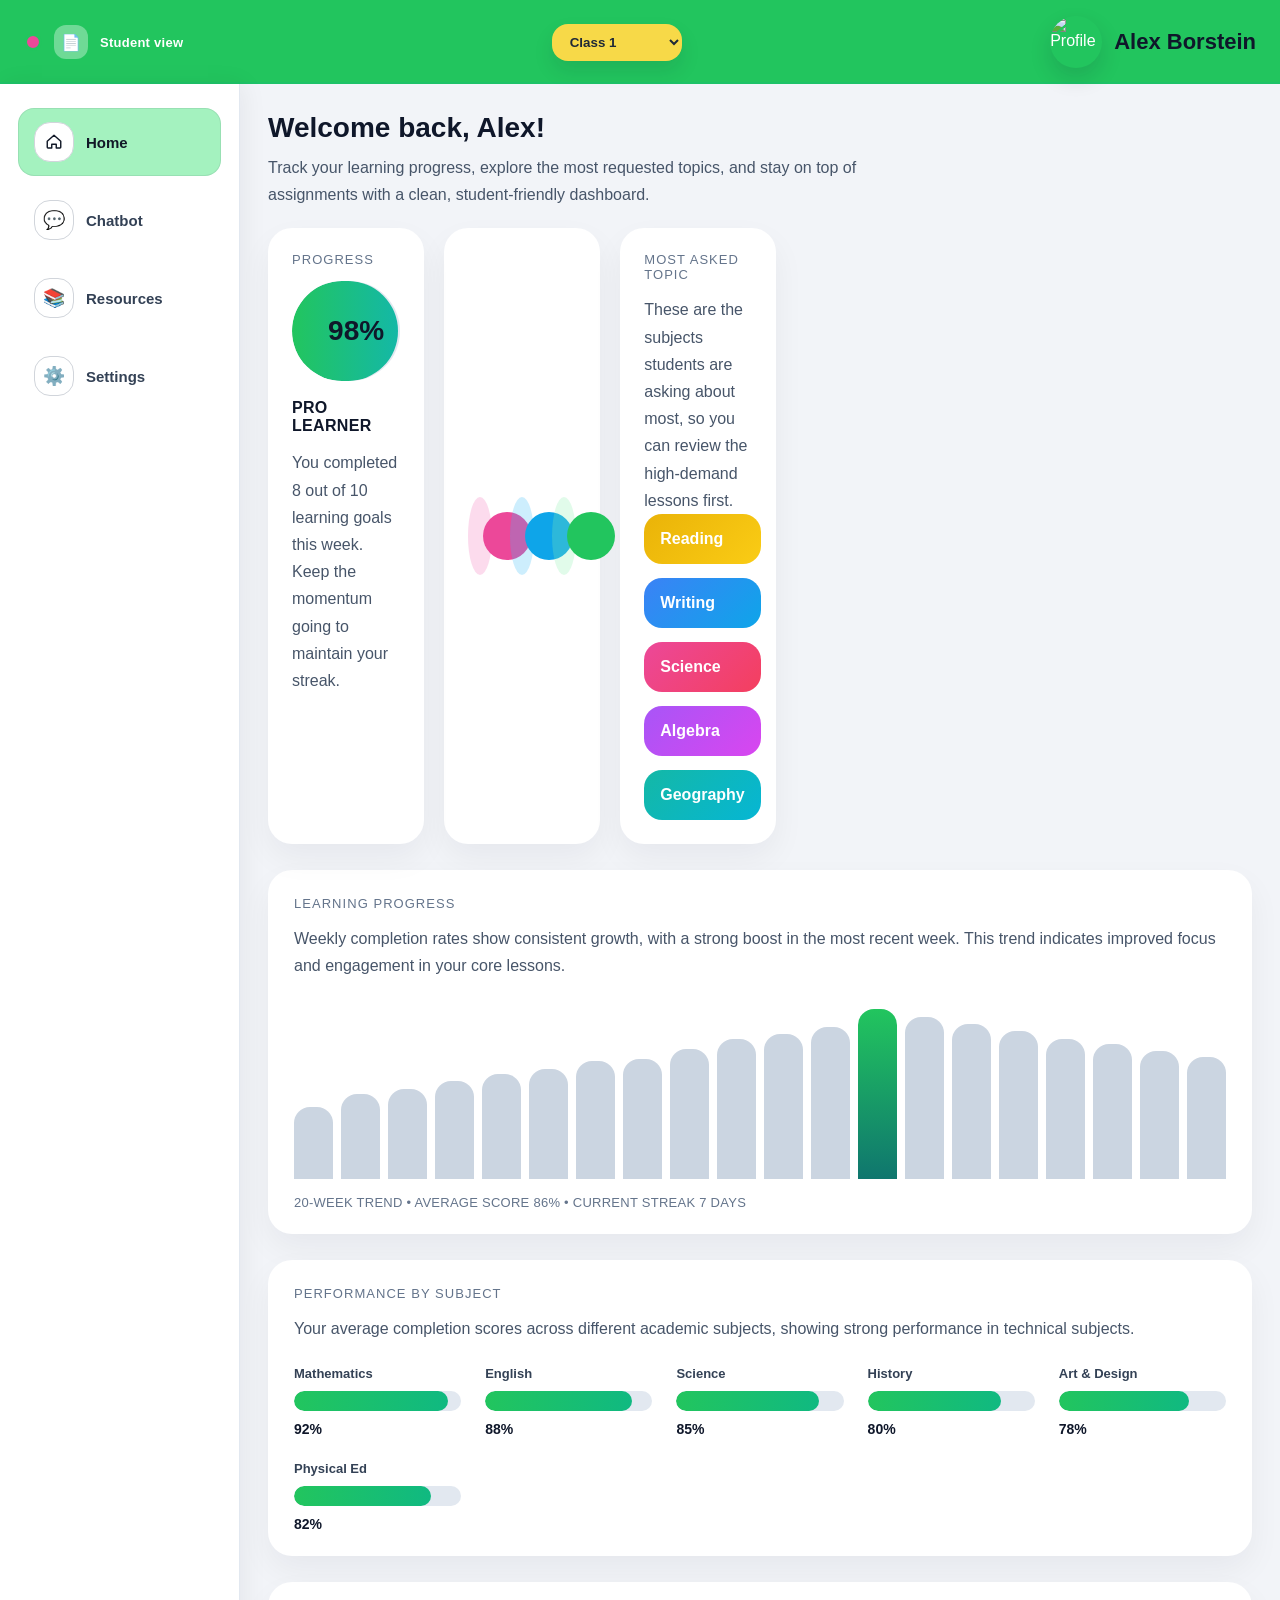
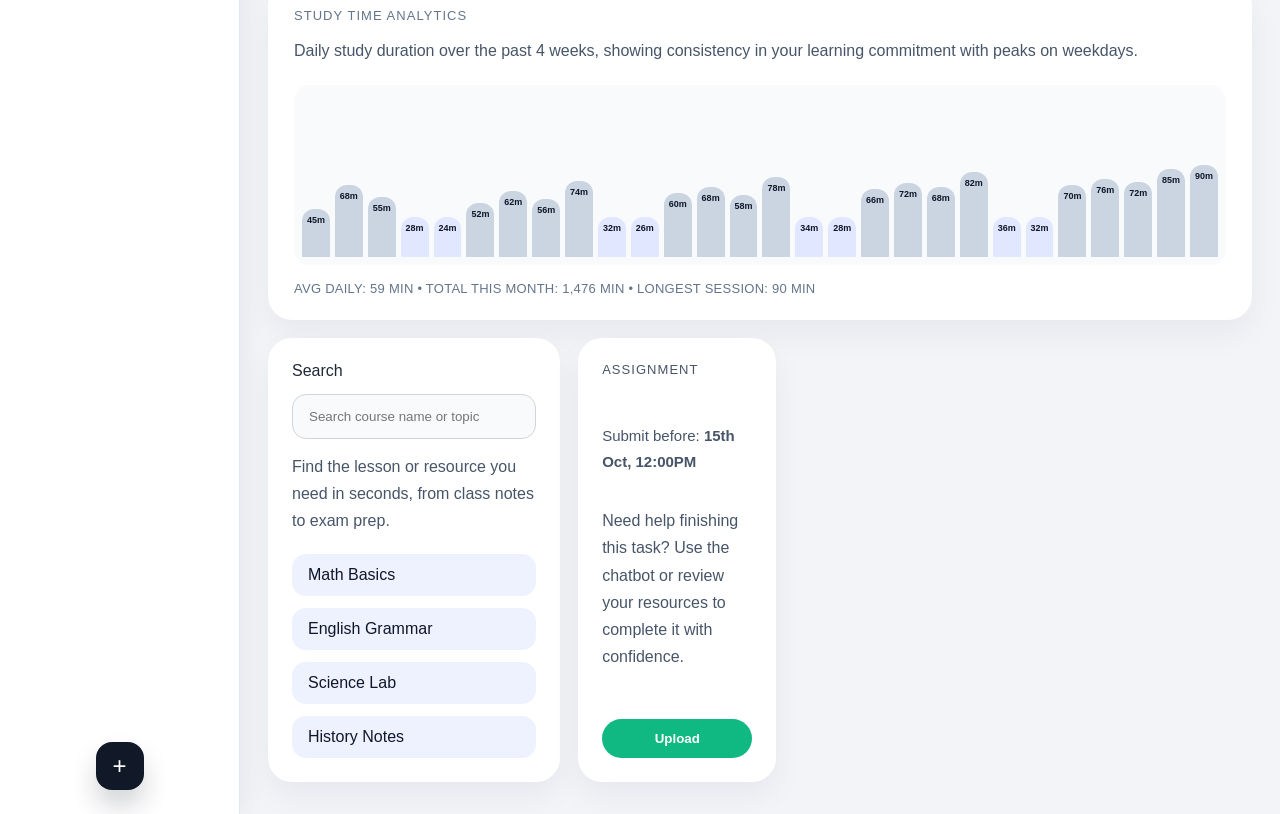
==== index.html @ 2f0c3690 "Made some change Co-authored-by: Copilot <copilot@github.com>" ====
﻿<!DOCTYPE html>
<html>
<head>
  <title>Student Dashboard</title>
  <link rel="stylesheet" href="style.css">
  <link rel="icon" type="image/png" href="assets/logo.png">
</head>

<body>

  <!-- TOP BAR -->
  <header class="top-bar">
    <div class="top-left">
      <div class="status-dot"></div>
      <div class="top-icon">📄</div>
      <div class="top-label">Student view</div>
    </div>

    <div class="top-center">
      <select class="dropdown">
        <option>Class 1</option>
        <option>Class 2</option>
        <option>Class 3</option>
      </select>
    </div>

    <div class="top-right">
      <img src="assets/profile.png" alt="Profile" class="profile-avatar">
      <span class="profile-name">Alex Borstein</span>
    </div>
  </header>

  <!-- MAIN LAYOUT -->
  <div class="container">

    <!-- SIDEBAR -->
    <aside class="sidebar">
      <nav>
        <a href="index.html" class="nav-item active">
          <span class="nav-icon home-icon">
            <svg viewBox="0 0 24 24" fill="none" stroke="currentColor" stroke-width="1.9" stroke-linecap="round" stroke-linejoin="round">
              <path d="M3 11L12 3l9 8v8a1 1 0 0 1-1 1h-5v-5H9v5H4a1 1 0 0 1-1-1v-8Z" />
            </svg>
          </span>
          Home
        </a>
        <a href="chatbot.html" class="nav-item">
          <span class="nav-icon">💬</span>
          Chatbot
        </a>
        <a href="resources.html" class="nav-item">
          <span class="nav-icon">📚</span>
          Resources
        </a>
        <a href="settings.html" class="nav-item">
          <span class="nav-icon">⚙️</span>
          Settings
        </a>
      </nav>

      <div class="sidebar-footer">
        <button class="add-button">+</button>
      </div>
    </aside>

    <!-- CONTENT -->
    <main class="content">
      <div class="page-intro">
        <h1>Welcome back, Alex!</h1>
        <p>Track your learning progress, explore the most requested topics, and stay on top of assignments with a clean, student-friendly dashboard.</p>
      </div>
      <div class="dashboard-grid">

        <section class="summary-cards">
          <article class="card progress-card">
            <div class="card-title">Progress</div>
            <div class="progress-gauge">
              <div class="gauge-fill"></div>
              <span>98%</span>
            </div>
            <div class="card-note">PRO LEARNER</div>
            <p class="card-text">You completed 8 out of 10 learning goals this week. Keep the momentum going to maintain your streak.</p>
          </article>

          <article class="card rings-card">
            <div class="ring-list">
              <div class="ring-wrap">
                <div class="ring outer pink"></div>
                <div class="ring inner pink"></div>
              </div>
              <div class="ring-wrap">
                <div class="ring outer blue"></div>
                <div class="ring inner blue"></div>
              </div>
              <div class="ring-wrap">
                <div class="ring outer green"></div>
                <div class="ring inner green"></div>
              </div>
            </div>
          </article>

          <article class="card most-asked-card">
            <div class="card-title">Most asked topic</div>
            <p class="card-text">These are the subjects students are asking about most, so you can review the high-demand lessons first.</p>
            <div class="bar-list">
              <div class="bar-item gold"><span>Reading</span></div>
              <div class="bar-item blue"><span>Writing</span></div>
              <div class="bar-item red"><span>Science</span></div>
              <div class="bar-item purple"><span>Algebra</span></div>
              <div class="bar-item teal"><span>Geography</span></div>
            </div>
          </article>
        </section>

        <article class="card graph-card">
          <div class="card-title">Learning progress</div>
          <p class="card-text">Weekly completion rates show consistent growth, with a strong boost in the most recent week. This trend indicates improved focus and engagement in your core lessons.</p>
          <div class="graph-chart">
            <div class="bar" style="height: 72px;"></div>
            <div class="bar" style="height: 85px;"></div>
            <div class="bar" style="height: 90px;"></div>
            <div class="bar" style="height: 98px;"></div>
            <div class="bar" style="height: 105px;"></div>
            <div class="bar" style="height: 110px;"></div>
            <div class="bar" style="height: 118px;"></div>
            <div class="bar" style="height: 120px;"></div>
            <div class="bar" style="height: 130px;"></div>
            <div class="bar" style="height: 140px;"></div>
            <div class="bar" style="height: 145px;"></div>
            <div class="bar" style="height: 152px;"></div>
            <div class="bar active" style="height: 170px;"></div>
            <div class="bar" style="height: 162px;"></div>
            <div class="bar" style="height: 155px;"></div>
            <div class="bar" style="height: 148px;"></div>
            <div class="bar" style="height: 140px;"></div>
            <div class="bar" style="height: 135px;"></div>
            <div class="bar" style="height: 128px;"></div>
            <div class="bar" style="height: 122px;"></div>
          </div>
          <div class="graph-footer">20-week trend • average score 86% • current streak 7 days</div>
        </article>

        <article class="card graph-card-wide">
          <div class="card-title">Performance by subject</div>
          <p class="card-text">Your average completion scores across different academic subjects, showing strong performance in technical subjects.</p>
          <div class="subject-grid">
            <div class="subject-item">
              <div class="subject-name">Mathematics</div>
              <div class="subject-bar">
                <div class="subject-fill" style="width: 92%;"></div>
              </div>
              <div class="subject-score">92%</div>
            </div>
            <div class="subject-item">
              <div class="subject-name">English</div>
              <div class="subject-bar">
                <div class="subject-fill" style="width: 88%;"></div>
              </div>
              <div class="subject-score">88%</div>
            </div>
            <div class="subject-item">
              <div class="subject-name">Science</div>
              <div class="subject-bar">
                <div class="subject-fill" style="width: 85%;"></div>
              </div>
              <div class="subject-score">85%</div>
            </div>
            <div class="subject-item">
              <div class="subject-name">History</div>
              <div class="subject-bar">
                <div class="subject-fill" style="width: 80%;"></div>
              </div>
              <div class="subject-score">80%</div>
            </div>
            <div class="subject-item">
              <div class="subject-name">Art & Design</div>
              <div class="subject-bar">
                <div class="subject-fill" style="width: 78%;"></div>
              </div>
              <div class="subject-score">78%</div>
            </div>
            <div class="subject-item">
              <div class="subject-name">Physical Ed</div>
              <div class="subject-bar">
                <div class="subject-fill" style="width: 82%;"></div>
              </div>
              <div class="subject-score">82%</div>
            </div>
          </div>
        </article>

        <article class="card graph-card-wide">
          <div class="card-title">Study time analytics</div>
          <p class="card-text">Daily study duration over the past 4 weeks, showing consistency in your learning commitment with peaks on weekdays.</p>
          <div class="time-graph-chart">
            <div class="day-bar" style="height: 48px;"><span>45m</span></div>
            <div class="day-bar" style="height: 72px;"><span>68m</span></div>
            <div class="day-bar" style="height: 60px;"><span>55m</span></div>
            <div class="day-bar weekend" style="height: 32px;"><span>28m</span></div>
            <div class="day-bar weekend" style="height: 28px;"><span>24m</span></div>
            <div class="day-bar" style="height: 54px;"><span>52m</span></div>
            <div class="day-bar" style="height: 66px;"><span>62m</span></div>
            <div class="day-bar" style="height: 58px;"><span>56m</span></div>
            <div class="day-bar" style="height: 76px;"><span>74m</span></div>
            <div class="day-bar weekend" style="height: 35px;"><span>32m</span></div>
            <div class="day-bar weekend" style="height: 30px;"><span>26m</span></div>
            <div class="day-bar" style="height: 64px;"><span>60m</span></div>
            <div class="day-bar" style="height: 70px;"><span>68m</span></div>
            <div class="day-bar" style="height: 62px;"><span>58m</span></div>
            <div class="day-bar" style="height: 80px;"><span>78m</span></div>
            <div class="day-bar weekend" style="height: 38px;"><span>34m</span></div>
            <div class="day-bar weekend" style="height: 32px;"><span>28m</span></div>
            <div class="day-bar" style="height: 68px;"><span>66m</span></div>
            <div class="day-bar" style="height: 74px;"><span>72m</span></div>
            <div class="day-bar" style="height: 70px;"><span>68m</span></div>
            <div class="day-bar" style="height: 85px;"><span>82m</span></div>
            <div class="day-bar weekend" style="height: 40px;"><span>36m</span></div>
            <div class="day-bar weekend" style="height: 36px;"><span>32m</span></div>
            <div class="day-bar" style="height: 72px;"><span>70m</span></div>
            <div class="day-bar" style="height: 78px;"><span>76m</span></div>
            <div class="day-bar" style="height: 75px;"><span>72m</span></div>
            <div class="day-bar" style="height: 88px;"><span>85m</span></div>
            <div class="day-bar" style="height: 92px;"><span>90m</span></div>
          </div>
          <div class="time-graph-footer">Avg daily: 59 min • Total this month: 1,476 min • Longest session: 90 min</div>
        </article>

        <section class="bottom-grid">
          <article class="card search-card">
            <div class="search-header">
              <span>Search</span>
              <input type="text" placeholder="Search course name or topic" />
            </div>
            <p class="card-text">Find the lesson or resource you need in seconds, from class notes to exam prep.</p>
            <ul class="search-list">
              <li>Math Basics</li>
              <li>English Grammar</li>
              <li>Science Lab</li>
              <li>History Notes</li>
            </ul>
          </article>

          <article class="card assignment-card">
            <div class="assignment-title">Assignment</div>
            <p class="due-text">Submit before: <strong>15th Oct, 12:00PM</strong></p>
            <p class="card-text">Need help finishing this task? Use the chatbot or review your resources to complete it with confidence.</p>
            <button class="upload-button">Upload</button>
          </article>
        </section>

      </div>
    </main>

  </div>

</body>
</html>
---- style.css ----
﻿* {
  box-sizing: border-box;
}

body {
  margin: 0;
  font-family: 'Inter', Arial, sans-serif;
  background: #f2f4f8;
  color: #1f2937;
}

button,
input,
select {
  font-family: inherit;
}

.top-bar {
  display: flex;
  align-items: center;
  justify-content: space-between;
  padding: 16px 24px;
  background: #22c55e;
  color: #ffffff;
  min-height: 64px;
  box-shadow: inset 0 -2px 0 rgba(16, 185, 129, 0.25);
}

.top-left,
.top-right {
  display: flex;
  align-items: center;
  gap: 12px;
}

.top-center {
  flex: 1;
  display: flex;
  justify-content: center;
}

.status-dot {
  width: 18px;
  height: 18px;
  border-radius: 50%;
  background: #ec4899;
  border: 3px solid #22c55e;
}

.top-icon {
  width: 34px;
  height: 34px;
  display: grid;
  place-items: center;
  background: rgba(255, 255, 255, 0.35);
  border-radius: 12px;
  font-size: 16px;
}

.top-label {
  font-weight: 700;
  font-size: 13px;
  letter-spacing: 0.02em;
}

.dropdown {
  padding: 10px 14px;
  border-radius: 16px;
  border: none;
  background-color: #f7d948;
  color: #1f2937;
  font-weight: 700;
  min-width: 130px;
  box-shadow: 0 10px 20px rgba(15, 23, 42, 0.1);
}

.profile-avatar {
  width: 52px;
  height: 52px;
  border-radius: 50%;
  object-fit: cover;
  box-shadow: 0 10px 22px rgba(15, 23, 42, 0.14);
}

.profile-name {
  font-size: 22px;
  font-weight: 700;
  color: #0f172a;
}

.container {
  display: grid;
  grid-template-columns: 240px 1fr;
  min-height: calc(100vh - 64px);
}

.sidebar {
  padding: 24px 18px;
  background: #ffffff;
  border-right: 1px solid #e2e8f0;
  box-shadow: 4px 0 24px rgba(15, 23, 42, 0.06);
  display: flex;
  flex-direction: column;
  justify-content: space-between;
}

nav {
  display: flex;
  flex-direction: column;
  gap: 10px;
}

.nav-item {
  display: flex;
  align-items: center;
  gap: 12px;
  padding: 14px 16px;
  border-radius: 16px;
  text-decoration: none;
  color: #334155;
  font-size: 15px;
  font-weight: 700;
  transition: transform 0.2s ease, background 0.2s ease, box-shadow 0.2s ease;
}

.nav-item:hover {
  background: #f4f9f5;
  transform: translateX(2px);
}

.nav-item.active {
  background: #a4f2bf;
  color: #111827;
  box-shadow: inset 0 0 0 1px rgba(15, 23, 42, 0.08);
}

.nav-icon {
  width: 40px;
  height: 40px;
  display: grid;
  place-items: center;
  border-radius: 16px;
  background: #ffffff;
  color: #111827;
  font-size: 18px;
  border: 1px solid #d1d5db;
}

.nav-item.active .nav-icon {
  background: #ffffff;
  border-color: #d1d5db;
}

.nav-item .nav-icon svg {
  width: 18px;
  height: 18px;
}

.sidebar-footer {
  display: flex;
  justify-content: center;
  margin-top: 16px;
}

.add-button {
  width: 48px;
  height: 48px;
  border-radius: 16px;
  border: none;
  background: #111827;
  color: white;
  font-size: 24px;
  cursor: pointer;
  box-shadow: 0 16px 26px rgba(17, 24, 39, 0.18);
}

.content {
  padding: 28px 28px 32px 28px;
}

.page-intro {
  margin-bottom: 20px;
}

.page-intro h1 {
  margin: 0;
  font-size: 28px;
  color: #0f172a;
}

.page-intro p {
  margin: 10px 0 0;
  color: #475569;
  max-width: 620px;
  line-height: 1.7;
}

.card-text {
  margin: 14px 0 0;
  color: #475569;
  line-height: 1.7;
}

.dashboard-grid {
  display: grid;
  gap: 18px;
  grid-template-columns: 1fr 0.9fr;
}

.summary-cards,
.side-cards {
  display: grid;
  gap: 20px;
}

.summary-cards {
  grid-template-columns: repeat(3, minmax(0, 1fr));
}

.card {
  background: white;
  border-radius: 24px;
  padding: 24px;
  box-shadow: 0 14px 32px rgba(15, 23, 42, 0.05);
}

.card-title {
  display: block;
  margin-bottom: 14px;
  font-size: 13px;
  letter-spacing: 0.08em;
  text-transform: uppercase;
  color: #64748b;
}

.progress-card {
  position: relative;
}

.progress-gauge {
  position: relative;
  width: 100%;
  height: 100px;
  border-radius: 90px;
  background: #e2e8f0;
  overflow: hidden;
}

.gauge-fill {
  position: absolute;
  left: 0;
  top: 0;
  bottom: 0;
  width: 98%;
  background: linear-gradient(90deg, #22c55e, #14b8a6);
  border-radius: 90px;
}

.progress-gauge span {
  position: absolute;
  right: 16px;
  top: 50%;
  transform: translateY(-50%);
  font-size: 28px;
  font-weight: 800;
  color: #0f172a;
}

.card-note {
  margin-top: 18px;
  color: #0f172a;
  font-weight: 700;
  letter-spacing: 0.02em;
}

.stat-card p,
.topic-card p,
.assignment-card p {
  margin: 0;
  line-height: 1.7;
  color: #475569;
}

.rings-card {
  display: flex;
  align-items: center;
  justify-content: center;
  min-height: 170px;
}

.ring-list {
  display: flex;
  align-items: center;
  justify-content: space-between;
  gap: 18px;
  width: 100%;
}

.ring-wrap {
  position: relative;
  width: 78px;
  height: 78px;
}

.ring {
  border-radius: 50%;
  position: absolute;
  top: 0;
  left: 0;
}

.ring.outer {
  width: 100%;
  height: 100%;
  opacity: 0.25;
}

.ring.inner {
  width: 48px;
  height: 48px;
  top: 15px;
  left: 15px;
}

.ring.pink.outer { background: #f472b6; }
.ring.pink.inner { background: #ec4899; }

.ring.blue.outer { background: #38bdf8; }
.ring.blue.inner { background: #0ea5e9; }

.ring.green.outer { background: #86efac; }
.ring.green.inner { background: #22c55e; }

.most-asked-card .bar-list {
  display: grid;
  gap: 14px;
}

.bar-item {
  display: flex;
  align-items: center;
  justify-content: space-between;
  padding: 16px;
  border-radius: 18px;
  color: white;
  font-weight: 700;
}

.bar-item.gold {
  background: linear-gradient(135deg, #eab308, #facc15);
}

.bar-item.blue {
  background: linear-gradient(135deg, #3b82f6, #0ea5e9);
}

.bar-item.red {
  background: linear-gradient(135deg, #ec4899, #f43f5e);
}

.bar-item.purple {
  background: linear-gradient(135deg, #a855f7, #d946ef);
}

.bar-item.teal {
  background: linear-gradient(135deg, #14b8a6, #06b6d4);
}

.graph-card {
  grid-column: 1 / -1;
  padding: 26px 26px 24px 26px;
  margin-top: 8px;
}

.graph-card .card-text {
  margin-top: 10px;
}

.graph-chart {
  display: flex;
  align-items: flex-end;
  gap: 8px;
  margin-top: 20px;
  min-height: 180px;
}

.graph-footer {
  margin-top: 16px;
  color: #64748b;
  font-size: 13px;
  letter-spacing: 0.02em;
  text-transform: uppercase;
}

.graph-card-wide {
  grid-column: 1 / -1;
  margin-top: 8px;
  padding: 26px 26px 24px 26px;
}

.subject-grid {
  display: grid;
  grid-template-columns: repeat(auto-fit, minmax(140px, 1fr));
  gap: 24px;
  margin-top: 24px;
}

.subject-item {
  display: flex;
  flex-direction: column;
  gap: 10px;
}

.subject-name {
  font-size: 13px;
  font-weight: 700;
  color: #334155;
}

.subject-bar {
  width: 100%;
  height: 20px;
  background: #e2e8f0;
  border-radius: 12px;
  overflow: hidden;
}

.subject-fill {
  height: 100%;
  background: linear-gradient(90deg, #22c55e, #10b981);
  border-radius: 12px;
}

.subject-score {
  font-size: 14px;
  font-weight: 800;
  color: #0f172a;
}

.time-graph-chart {
  display: flex;
  align-items: flex-end;
  gap: 5px;
  margin-top: 20px;
  min-height: 180px;
  padding: 16px 8px 8px;
  background: #f8fafc;
  border-radius: 16px;
}

.day-bar {
  flex: 1;
  min-height: 40px;
  border-radius: 12px 12px 0 0;
  background: #cbd5e1;
  position: relative;
}

.day-bar.weekend {
  background: #e0e7ff;
}

.day-bar span {
  position: absolute;
  top: 6px;
  left: 50%;
  transform: translateX(-50%);
  font-size: 9px;
  font-weight: 700;
  color: #0f172a;
  width: 100%;
  text-align: center;
}

.time-graph-footer {
  margin-top: 16px;
  color: #64748b;
  font-size: 13px;
  letter-spacing: 0.02em;
  text-transform: uppercase;
}

.search-card input {
  width: 100%;
  padding: 12px 14px;
  margin-top: 14px;
  border-radius: 12px;
  border: 1px solid #cbd5e1;
  background: #f8fafc;
}

.assignment-card {
  display: flex;
  flex-direction: column;
  justify-content: space-between;
  min-height: 210px;
}

.bar {
  flex: 1;
  min-height: 70px;
  border-radius: 16px 16px 0 0;
  background: #cbd5e1;
  position: relative;
}

.bar.highlight,
.bar.active {
  background: linear-gradient(180deg, #22c55e, #0f766e);
}

.bar span {
  position: absolute;
  top: 10px;
  left: 50%;
  transform: translateX(-50%);
  font-size: 10px;
  font-weight: 800;
  color: #0f172a;
}

.bottom-grid {
  display: grid;
  grid-template-columns: 1.4fr 0.95fr;
  gap: 18px;
}

.search-card input {
  width: 100%;
  padding: 14px 16px;
  margin-top: 14px;
  border-radius: 14px;
  border: 1px solid #d1d5db;
  background: #f8fafc;
}

.search-list {
  list-style: none;
  padding: 0;
  margin: 20px 0 0 0;
  display: grid;
  gap: 12px;
}

.search-list li {
  padding: 12px 16px;
  background: #eef2ff;
  border-radius: 14px;
  color: #0f172a;
}

.assignment-card {
  display: flex;
  flex-direction: column;
  justify-content: space-between;
  min-height: 210px;
}

.assignment-title {
  font-size: 13px;
  text-transform: uppercase;
  letter-spacing: 0.08em;
  color: #475569;
  margin-bottom: 14px;
}

.due-text {
  font-size: 15px;
  color: #334155;
  line-height: 1.7;
}

.upload-button {
  margin-top: 16px;
  padding: 12px 18px;
  border-radius: 999px;
  border: none;
  background: #10b981;
  color: white;
  font-weight: 700;
  cursor: pointer;
  transition: background 0.2s ease;
}

.upload-button:hover {
  background: #0f766e;
}

@media (max-width: 1200px) {
  .dashboard-grid {
    grid-template-columns: 1fr;
  }
  .bottom-grid {
    grid-template-columns: 1fr;
  }
  .summary-cards {
    grid-template-columns: 1fr;
  }
  .top-bar {
    flex-wrap: wrap;
    gap: 14px;
  }
  .container {
    grid-template-columns: 1fr;
  }
}
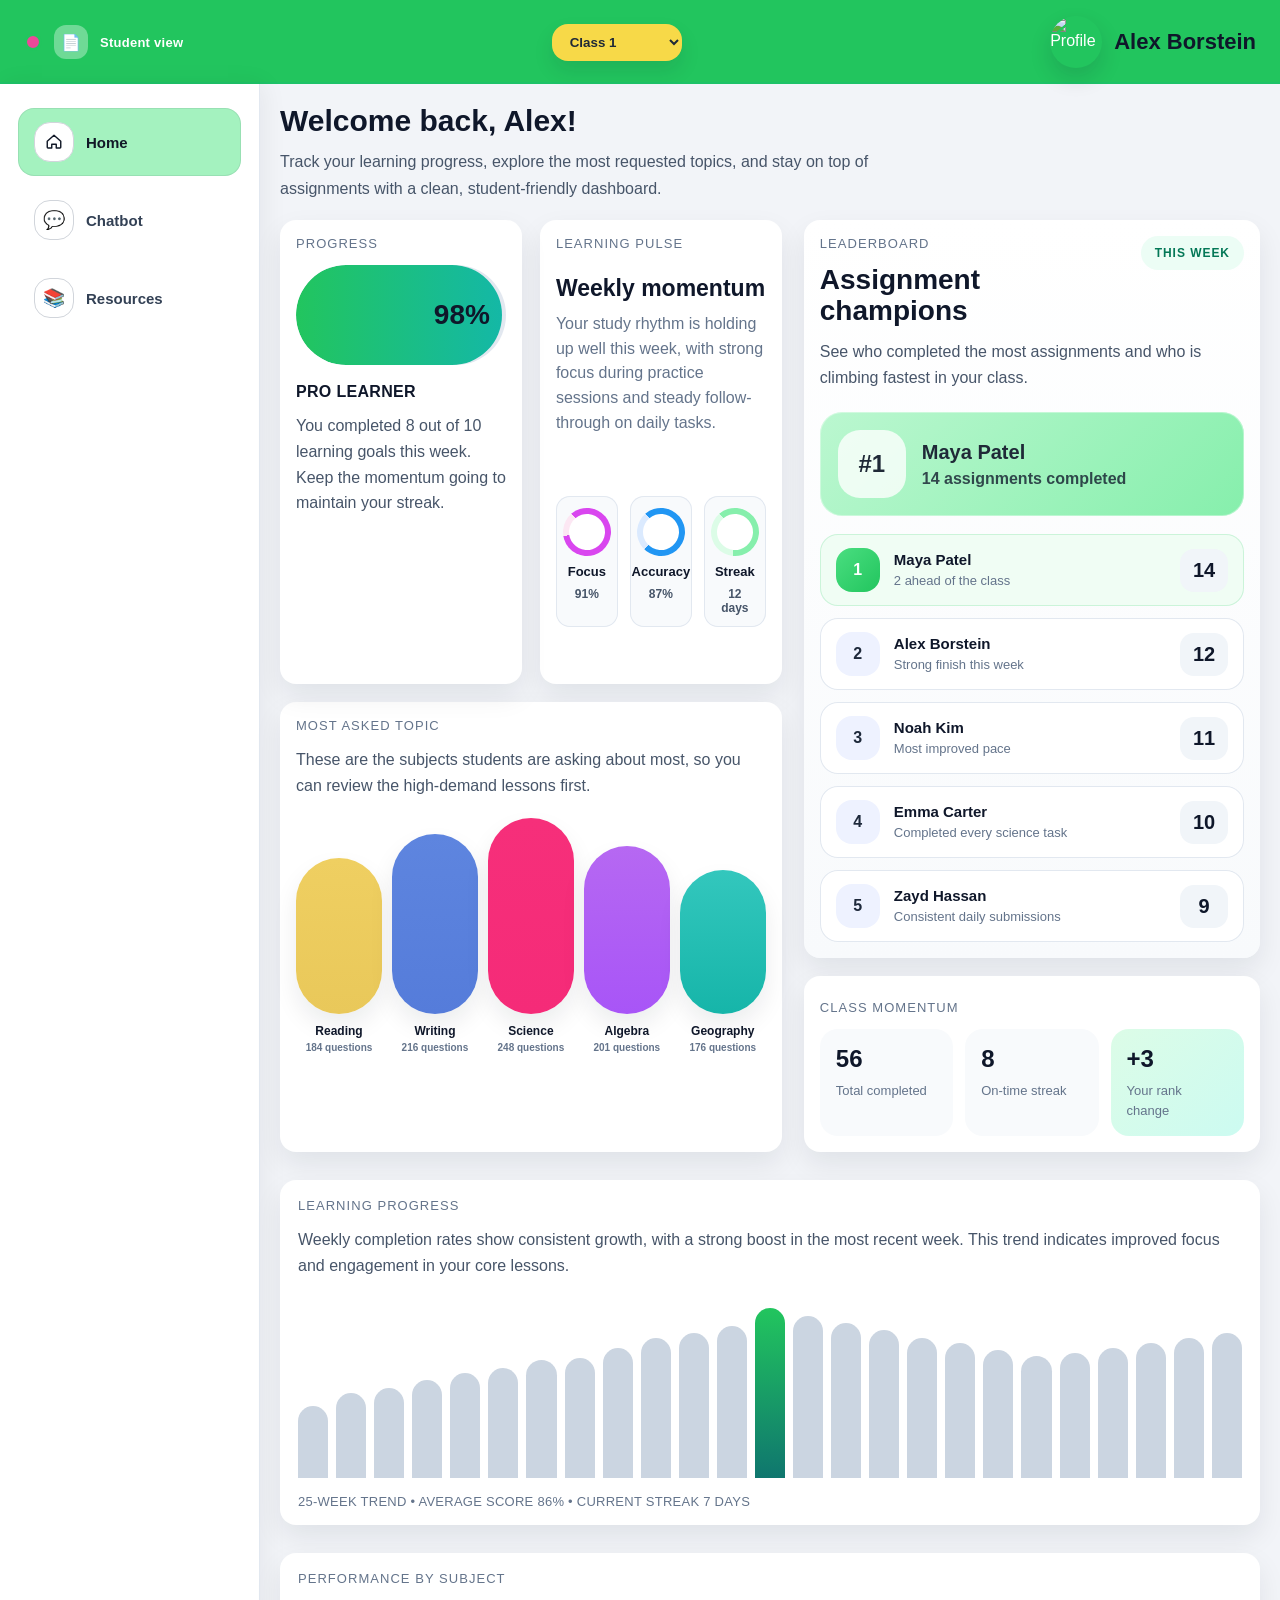
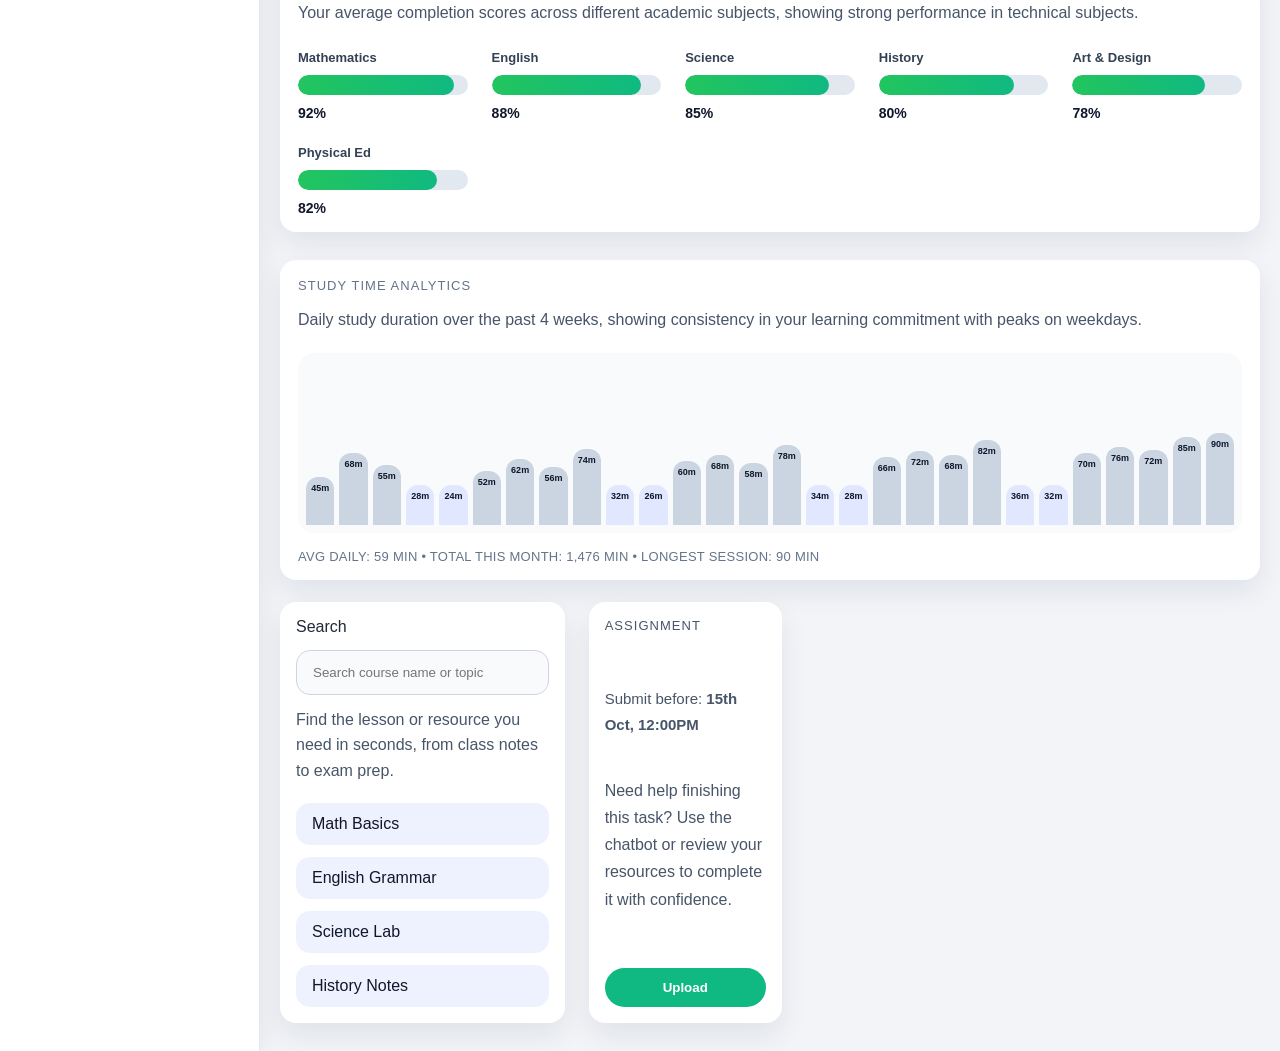
==== commit cc942c00: ""fixed framing issues and removed setting page"" ====
--- a/index.html
+++ b/index.html
@@ -2,7 +2,8 @@
 <html>
 <head>
   <title>Student Dashboard</title>
-  <link rel="stylesheet" href="style.css">
+  <link rel="stylesheet" href="css/style.css">
+  <link rel="stylesheet" href="css/home.css">
   <link rel="icon" type="image/png" href="assets/logo.png">
 </head>
 
@@ -52,15 +53,8 @@
           <span class="nav-icon">📚</span>
           Resources
         </a>
-        <a href="settings.html" class="nav-item">
-          <span class="nav-icon">⚙️</span>
-          Settings
-        </a>
       </nav>
 
-      <div class="sidebar-footer">
-        <button class="add-button">+</button>
-      </div>
     </aside>
 
     <!-- CONTENT -->
@@ -83,18 +77,34 @@
           </article>
 
           <article class="card rings-card">
-            <div class="ring-list">
-              <div class="ring-wrap">
-                <div class="ring outer pink"></div>
-                <div class="ring inner pink"></div>
-              </div>
-              <div class="ring-wrap">
-                <div class="ring outer blue"></div>
-                <div class="ring inner blue"></div>
-              </div>
-              <div class="ring-wrap">
-                <div class="ring outer green"></div>
-                <div class="ring inner green"></div>
+            <div class="rings-layout">
+              <div class="rings-copy">
+                <div class="card-title">Learning Pulse</div>
+                <h3>Weekly momentum</h3>
+                <p class="ring-summary">Your study rhythm is holding up well this week, with strong focus during practice sessions and steady follow-through on daily tasks.</p>
+              </div>
+              <div class="ring-list">
+                <div class="ring-stat">
+                  <div class="ring-wrap arc-ring pink">
+                    <div class="ring-hole"></div>
+                  </div>
+                  <strong>Focus</strong>
+                  <span>91%</span>
+                </div>
+                <div class="ring-stat">
+                  <div class="ring-wrap arc-ring blue">
+                    <div class="ring-hole"></div>
+                  </div>
+                  <strong>Accuracy</strong>
+                  <span>87%</span>
+                </div>
+                <div class="ring-stat">
+                  <div class="ring-wrap arc-ring green">
+                    <div class="ring-hole"></div>
+                  </div>
+                  <strong>Streak</strong>
+                  <span>12 days</span>
+                </div>
               </div>
             </div>
           </article>
@@ -103,14 +113,126 @@
             <div class="card-title">Most asked topic</div>
             <p class="card-text">These are the subjects students are asking about most, so you can review the high-demand lessons first.</p>
             <div class="bar-list">
-              <div class="bar-item gold"><span>Reading</span></div>
-              <div class="bar-item blue"><span>Writing</span></div>
-              <div class="bar-item red"><span>Science</span></div>
-              <div class="bar-item purple"><span>Algebra</span></div>
-              <div class="bar-item teal"><span>Geography</span></div>
+              <div class="bar-group">
+                <div class="bar-item gold" title="Reading"></div>
+                <div class="bar-meta">
+                  <strong>Reading</strong>
+                  <span>184 questions</span>
+                </div>
+              </div>
+              <div class="bar-group">
+                <div class="bar-item blue" title="Writing"></div>
+                <div class="bar-meta">
+                  <strong>Writing</strong>
+                  <span>216 questions</span>
+                </div>
+              </div>
+              <div class="bar-group">
+                <div class="bar-item pink" title="Science"></div>
+                <div class="bar-meta">
+                  <strong>Science</strong>
+                  <span>248 questions</span>
+                </div>
+              </div>
+              <div class="bar-group">
+                <div class="bar-item purple" title="Algebra"></div>
+                <div class="bar-meta">
+                  <strong>Algebra</strong>
+                  <span>201 questions</span>
+                </div>
+              </div>
+              <div class="bar-group">
+                <div class="bar-item teal" title="Geography"></div>
+                <div class="bar-meta">
+                  <strong>Geography</strong>
+                  <span>176 questions</span>
+                </div>
+              </div>
             </div>
           </article>
         </section>
+
+        <aside class="side-cards">
+          <article class="card leaderboard-card">
+            <div class="leaderboard-header">
+              <div>
+                <div class="card-title">Leaderboard</div>
+                <h2>Assignment champions</h2>
+              </div>
+              <div class="leaderboard-badge">This week</div>
+            </div>
+            <p class="card-text">See who completed the most assignments and who is climbing fastest in your class.</p>
+
+            <div class="leaderboard-top">
+              <div class="leaderboard-crown">#1</div>
+              <div class="leaderboard-top-copy">
+                <strong>Maya Patel</strong>
+                <span>14 assignments completed</span>
+              </div>
+            </div>
+
+            <div class="leaderboard-list">
+              <div class="leaderboard-row leader-first">
+                <div class="leader-rank">1</div>
+                <div class="leader-student">
+                  <strong>Maya Patel</strong>
+                  <span>2 ahead of the class</span>
+                </div>
+                <div class="leader-score">14</div>
+              </div>
+              <div class="leaderboard-row">
+                <div class="leader-rank">2</div>
+                <div class="leader-student">
+                  <strong>Alex Borstein</strong>
+                  <span>Strong finish this week</span>
+                </div>
+                <div class="leader-score">12</div>
+              </div>
+              <div class="leaderboard-row">
+                <div class="leader-rank">3</div>
+                <div class="leader-student">
+                  <strong>Noah Kim</strong>
+                  <span>Most improved pace</span>
+                </div>
+                <div class="leader-score">11</div>
+              </div>
+              <div class="leaderboard-row">
+                <div class="leader-rank">4</div>
+                <div class="leader-student">
+                  <strong>Emma Carter</strong>
+                  <span>Completed every science task</span>
+                </div>
+                <div class="leader-score">10</div>
+              </div>
+              <div class="leaderboard-row">
+                <div class="leader-rank">5</div>
+                <div class="leader-student">
+                  <strong>Zayd Hassan</strong>
+                  <span>Consistent daily submissions</span>
+                </div>
+                <div class="leader-score">9</div>
+              </div>
+            </div>
+          </article>
+
+          <article class="card leaderboard-summary-card">
+            <div class="card-title">Class Momentum</div>
+            <div class="leaderboard-summary-grid">
+              <div class="summary-pill">
+                <strong>56</strong>
+                <span>Total completed</span>
+              </div>
+              <div class="summary-pill">
+                <strong>8</strong>
+                <span>On-time streak</span>
+              </div>
+              <div class="summary-pill highlight">
+                <strong>+3</strong>
+                <span>Your rank change</span>
+              </div>
+            </div>
+          </article>
+        </aside>
 
         <article class="card graph-card">
           <div class="card-title">Learning progress</div>
@@ -136,8 +258,13 @@
             <div class="bar" style="height: 135px;"></div>
             <div class="bar" style="height: 128px;"></div>
             <div class="bar" style="height: 122px;"></div>
+            <div class="bar" style="height: 125px;"></div>
+            <div class="bar" style="height: 130px;"></div>
+            <div class="bar" style="height: 135px;"></div>
+            <div class="bar" style="height: 140px;"></div>
+            <div class="bar" style="height: 145px;"></div>
           </div>
-          <div class="graph-footer">20-week trend • average score 86% • current streak 7 days</div>
+          <div class="graph-footer">25-week trend • average score 86% • current streak 7 days</div>
         </article>
 
         <article class="card graph-card-wide">
--- a/css/style.css
+++ b/css/style.css
@@ -0,0 +1,268 @@
+﻿* {
+  box-sizing: border-box;
+}
+
+body {
+  margin: 0;
+  font-family: 'Inter', Arial, sans-serif;
+  background: #f2f4f8;
+  color: #1f2937;
+}
+
+button,
+input,
+select {
+  font-family: inherit;
+}
+
+.top-bar {
+  display: flex;
+  align-items: center;
+  justify-content: space-between;
+  padding: 16px 24px;
+  background: #22c55e;
+  color: #ffffff;
+  min-height: 64px;
+  box-shadow: inset 0 -2px 0 rgba(16, 185, 129, 0.25);
+}
+
+.top-left,
+.top-right {
+  display: flex;
+  align-items: center;
+  gap: 12px;
+}
+
+.top-center {
+  flex: 1;
+  display: flex;
+  justify-content: center;
+}
+
+.status-dot {
+  width: 18px;
+  height: 18px;
+  border-radius: 50%;
+  background: #ec4899;
+  border: 3px solid #22c55e;
+}
+
+.top-icon {
+  width: 34px;
+  height: 34px;
+  display: grid;
+  place-items: center;
+  background: rgba(255, 255, 255, 0.35);
+  border-radius: 12px;
+  font-size: 16px;
+}
+
+.top-label {
+  font-weight: 700;
+  font-size: 13px;
+  letter-spacing: 0.02em;
+}
+
+.dropdown {
+  padding: 10px 14px;
+  border-radius: 16px;
+  border: none;
+  background-color: #f7d948;
+  color: #1f2937;
+  font-weight: 700;
+  min-width: 130px;
+  box-shadow: 0 10px 20px rgba(15, 23, 42, 0.1);
+}
+
+.profile-avatar {
+  width: 52px;
+  height: 52px;
+  border-radius: 50%;
+  object-fit: cover;
+  box-shadow: 0 10px 22px rgba(15, 23, 42, 0.14);
+}
+
+.profile-name {
+  font-size: 22px;
+  font-weight: 700;
+  color: #0f172a;
+}
+
+.container {
+  display: grid;
+  grid-template-columns: 240px 1fr;
+  min-height: calc(100vh - 64px);
+}
+
+.sidebar {
+  padding: 24px 18px;
+  background: #ffffff;
+  border-right: 1px solid #e2e8f0;
+  box-shadow: 4px 0 24px rgba(15, 23, 42, 0.06);
+  display: flex;
+  flex-direction: column;
+  justify-content: space-between;
+}
+
+nav {
+  display: flex;
+  flex-direction: column;
+  gap: 10px;
+}
+
+.container {
+  display: grid;
+  grid-template-columns: 260px minmax(0, 1fr);
+  min-height: calc(100vh - 64px);
+}
+
+@media (max-width: 1000px) {
+  .container {
+    grid-template-columns: 1fr;
+  }
+}
+
+.nav-item {
+  display: flex;
+  align-items: center;
+  gap: 12px;
+  padding: 14px 16px;
+  border-radius: 16px;
+  text-decoration: none;
+  color: #334155;
+  font-size: 15px;
+  font-weight: 700;
+  transition: transform 0.2s ease, background 0.2s ease, box-shadow 0.2s ease;
+}
+
+.nav-item:hover {
+  background: #f4f9f5;
+  transform: translateX(2px);
+}
+
+.nav-item.active {
+  background: #a4f2bf;
+  color: #111827;
+  box-shadow: inset 0 0 0 1px rgba(15, 23, 42, 0.08);
+}
+
+.nav-icon {
+  width: 40px;
+  height: 40px;
+  display: grid;
+  place-items: center;
+  border-radius: 16px;
+  background: #ffffff;
+  color: #111827;
+  font-size: 18px;
+  border: 1px solid #d1d5db;
+}
+
+.nav-item.active .nav-icon {
+  background: #ffffff;
+  border-color: #d1d5db;
+}
+
+.nav-item .nav-icon svg {
+  width: 18px;
+  height: 18px;
+}
+
+.sidebar-footer {
+  display: flex;
+  justify-content: center;
+  margin-top: 16px;
+}
+
+.add-button {
+  width: 48px;
+  height: 48px;
+  border-radius: 16px;
+  border: none;
+  background: #111827;
+  color: white;
+  font-size: 24px;
+  cursor: pointer;
+  box-shadow: 0 16px 26px rgba(17, 24, 39, 0.18);
+}
+
+
+.content {
+  padding: 20px 20px 28px;
+}
+
+.page-intro {
+  margin-bottom: 18px;
+}
+
+.page-intro h1 {
+  margin: 0;
+  font-size: 30px;
+  color: #0f172a;
+}
+
+.page-intro p {
+  margin: 10px 0 0;
+  color: #475569;
+  max-width: 620px;
+  line-height: 1.7;
+}
+
+.card-text {
+  margin: 12px 0 0;
+  color: #475569;
+  line-height: 1.6;
+}
+
+.dashboard-grid {
+  display: grid;
+  gap: 22px;
+  grid-template-columns: 1.1fr 1fr;
+}
+
+.summary-cards,
+.side-cards {
+  display: grid;
+  gap: 18px;
+}
+
+.summary-cards {
+  grid-template-columns: repeat(2, minmax(0, 1fr));
+}
+
+.card {
+  background: white;
+  border-radius: 16px;
+  padding: 16px;
+  box-shadow: 0 12px 28px rgba(15, 23, 42, 0.08);
+}
+
+.card-title {
+  display: block;
+  margin-bottom: 14px;
+  font-size: 13px;
+  letter-spacing: 0.08em;
+  text-transform: uppercase;
+  color: #64748b;
+}
+
+.teacher-btn {
+  display: flex;
+  align-items: center;
+  justify-content: center;
+  padding: 10px 12px;
+  margin: 10px;
+  background: #22c55e;
+  color: white;
+  border-radius: 10px;
+  font-size: 13px;
+  text-decoration: none;
+  font-weight: 500;
+  transition: 0.2s ease;
+}
+
+.teacher-btn:hover {
+  background: #16a34a;
+  transform: translateY(-2px);
+}
+
--- a/css/home.css
+++ b/css/home.css
@@ -0,0 +1,738 @@
+.progress-card {
+  position: relative;
+}
+
+.progress-gauge {
+  position: relative;
+  width: 100%;
+  height: 100px;
+  border-radius: 90px;
+  background: #e2e8f0;
+  overflow: hidden;
+}
+
+.gauge-fill {
+  position: absolute;
+  left: 0;
+  top: 0;
+  bottom: 0;
+  width: 98%;
+  background: linear-gradient(90deg, #22c55e, #14b8a6);
+  border-radius: 90px;
+}
+
+.progress-gauge span {
+  position: absolute;
+  right: 16px;
+  top: 50%;
+  transform: translateY(-50%);
+  font-size: 28px;
+  font-weight: 800;
+  color: #0f172a;
+}
+
+.card-note {
+  margin-top: 18px;
+  color: #0f172a;
+  font-weight: 700;
+  letter-spacing: 0.02em;
+}
+
+.stat-card p,
+.topic-card p,
+.assignment-card p {
+  margin: 0;
+  line-height: 1.7;
+  color: #475569;
+}
+
+.rings-card {
+  display: flex;
+  align-items: stretch;
+  justify-content: center;
+  min-height: 0;
+}
+
+.rings-layout {
+  display: grid;
+  grid-template-columns: minmax(0, 1fr);
+  align-items: start;
+  gap: 18px;
+  width: 100%;
+  min-height: 0;
+}
+
+.rings-copy {
+  display: flex;
+  flex-direction: column;
+  gap: 10px;
+  min-height: 0;
+  flex: 1;
+}
+
+.rings-copy h3 {
+  margin: 0;
+  font-size: 23px;
+  line-height: 1.15;
+  color: #0f172a;
+}
+
+.ring-list {
+  display: grid;
+  grid-template-columns: repeat(3, minmax(0, 1fr));
+  gap: 12px;
+  width: 100%;
+  flex-shrink: 0;
+}
+
+.ring-stat {
+  display: flex;
+  flex-direction: column;
+  align-items: center;
+  gap: 8px;
+  min-height: 120px;
+  padding: 12px 10px;
+  text-align: center;
+  border-radius: 14px;
+  background: #f8fafc;
+  box-shadow: inset 0 0 0 1px #e2e8f0;
+}
+
+.ring-wrap {
+  position: relative;
+  width: 48px;
+  height: 48px;
+}
+
+.arc-ring {
+  border-radius: 50%;
+  transform: rotate(-40deg);
+}
+
+.arc-ring.pink {
+  background: conic-gradient(#d946ef 0 300deg, #fce7f3 300deg 360deg);
+}
+
+.arc-ring.blue {
+  background: conic-gradient(#2196f3 0 265deg, #dbeafe 265deg 360deg);
+}
+
+.arc-ring.green {
+  background: conic-gradient(#86efac 0 225deg, #dcfce7 225deg 360deg);
+}
+
+.ring-hole {
+  position: absolute;
+  inset: 6px;
+  border-radius: 50%;
+  background: #ffffff;
+}
+
+.ring.outer,
+.ring.inner {
+  display: none;
+}
+
+.ring-stat strong {
+  font-size: 13px;
+  color: #0f172a;
+  white-space: nowrap;
+}
+
+.ring-stat span {
+  color: #475569;
+  font-size: 12px;
+  font-weight: 700;
+  white-space: normal;
+}
+
+.ring-summary {
+  margin: 0;
+  color: #64748b;
+  line-height: 1.55;
+  max-width: 100%;
+}
+
+@media (max-width: 900px) {
+  .ring-stat {
+    min-height: 108px;
+    padding: 10px 8px;
+  }
+
+  .ring-wrap {
+    width: 42px;
+    height: 42px;
+  }
+
+  .ring-hole {
+    inset: 5px;
+  }
+
+  .ring-stat strong,
+  .ring-stat span {
+    white-space: normal;
+    text-align: center;
+  }
+
+  .ring-stat strong {
+    font-size: 12px;
+  }
+
+  .ring-stat span {
+    font-size: 11px;
+  }
+}
+
+.ring.outer {
+  width: 100%;
+  height: 100%;
+  opacity: 0.25;
+}
+
+.ring.inner {
+  width: 48px;
+  height: 48px;
+  top: 15px;
+  left: 15px;
+}
+
+.ring.pink.outer { background: #f472b6; }
+.ring.pink.inner { background: #ec4899; }
+
+.ring.blue.outer { background: #38bdf8; }
+.ring.blue.inner { background: #0ea5e9; }
+
+.ring.green.outer { background: #86efac; }
+.ring.green.inner { background: #22c55e; }
+
+.most-asked-card {
+  grid-column: 1 / -1;
+}
+
+.most-asked-card .bar-list {
+  display: flex;
+  align-items: flex-end;
+  gap: 10px;
+  margin-top: 18px;
+  min-height: 236px;
+}
+
+.bar-group {
+  flex: 1;
+  min-width: 0;
+  display: flex;
+  flex-direction: column;
+  align-items: center;
+  gap: 10px;
+}
+
+.bar-item {
+  width: 100%;
+  border-radius: 999px;
+  box-shadow: 0 12px 24px rgba(15, 23, 42, 0.08);
+}
+
+.bar-meta {
+  display: flex;
+  flex-direction: column;
+  align-items: center;
+  gap: 4px;
+  text-align: center;
+}
+
+.bar-meta strong {
+  font-size: 12px;
+  color: #0f172a;
+}
+
+.bar-meta span {
+  font-size: 10px;
+  font-weight: 700;
+  color: #64748b;
+}
+
+.bar-item.gold {
+  height: 156px;
+  background: linear-gradient(180deg, #efcf61, #e9c85a);
+}
+
+.bar-item.blue {
+  height: 180px;
+  background: linear-gradient(180deg, #5e85df, #557cda);
+}
+
+.bar-item.pink {
+  height: 196px;
+  background: linear-gradient(180deg, #f62f7a, #f52b78);
+}
+
+.bar-item.purple {
+  height: 168px;
+  background: linear-gradient(180deg, #b668f2, #a855f7);
+}
+
+.bar-item.teal {
+  height: 144px;
+  background: linear-gradient(180deg, #33c7bd, #16b5a9);
+}
+
+@media (max-width: 720px) {
+  .most-asked-card .bar-list {
+    gap: 8px;
+    min-height: 188px;
+  }
+
+  .bar-group {
+    gap: 8px;
+  }
+
+  .bar-meta strong {
+    font-size: 11px;
+  }
+
+  .bar-meta span {
+    font-size: 9px;
+  }
+
+  .bar-item.gold {
+    height: 124px;
+  }
+
+  .bar-item.blue {
+    height: 142px;
+  }
+
+  .bar-item.pink {
+    height: 154px;
+  }
+
+  .bar-item.purple {
+    height: 132px;
+  }
+
+  .bar-item.teal {
+    height: 116px;
+  }
+}
+
+.leaderboard-card {
+  background: linear-gradient(180deg, #ffffff 0%, #f8fafc 100%);
+}
+
+.leaderboard-header {
+  display: flex;
+  align-items: flex-start;
+  justify-content: space-between;
+  gap: 16px;
+}
+
+.leaderboard-header h2 {
+  margin: 0;
+  font-size: 28px;
+  line-height: 1.1;
+  color: #0f172a;
+}
+
+.leaderboard-badge {
+  padding: 10px 14px;
+  border-radius: 999px;
+  background: #ecfdf5;
+  color: #047857;
+  font-size: 12px;
+  font-weight: 800;
+  letter-spacing: 0.08em;
+  text-transform: uppercase;
+  white-space: nowrap;
+}
+
+.leaderboard-top {
+  display: flex;
+  align-items: center;
+  gap: 16px;
+  margin-top: 22px;
+  padding: 18px;
+  border-radius: 22px;
+  background: linear-gradient(135deg, #bbf7d0, #86efac);
+  color: #1f2937;
+  box-shadow: inset 0 0 0 1px rgba(255, 255, 255, 0.35);
+}
+
+.leaderboard-crown {
+  width: 68px;
+  height: 68px;
+  display: grid;
+  place-items: center;
+  border-radius: 22px;
+  background: rgba(255, 255, 255, 0.78);
+  font-size: 24px;
+  font-weight: 900;
+}
+
+.leaderboard-top-copy {
+  display: flex;
+  flex-direction: column;
+  gap: 6px;
+}
+
+.leaderboard-top-copy strong {
+  font-size: 20px;
+}
+
+.leaderboard-top-copy span {
+  color: rgba(15, 23, 42, 0.78);
+  font-weight: 600;
+}
+
+.leaderboard-list {
+  display: grid;
+  gap: 12px;
+  margin-top: 18px;
+}
+
+.leaderboard-row {
+  display: grid;
+  grid-template-columns: 44px minmax(0, 1fr) 56px;
+  align-items: center;
+  gap: 14px;
+  padding: 14px 16px;
+  border-radius: 18px;
+  background: #ffffff;
+  box-shadow: inset 0 0 0 1px #e2e8f0;
+}
+
+.leader-first {
+  background: #f0fdf4;
+  box-shadow: inset 0 0 0 1px rgba(34, 197, 94, 0.18);
+}
+
+.leader-rank {
+  width: 44px;
+  height: 44px;
+  display: grid;
+  place-items: center;
+  border-radius: 16px;
+  background: #eef2ff;
+  color: #1e293b;
+  font-weight: 800;
+}
+
+.leader-first .leader-rank {
+  background: linear-gradient(135deg, #4ade80, #22c55e);
+  color: #ffffff;
+}
+
+.leader-student {
+  min-width: 0;
+  display: flex;
+  flex-direction: column;
+  gap: 4px;
+}
+
+.leader-student strong {
+  font-size: 15px;
+  color: #0f172a;
+}
+
+.leader-student span {
+  color: #64748b;
+  font-size: 13px;
+  line-height: 1.4;
+}
+
+.leader-score {
+  justify-self: end;
+  min-width: 48px;
+  padding: 10px 0;
+  border-radius: 14px;
+  background: #f1f5f9;
+  text-align: center;
+  font-size: 20px;
+  font-weight: 800;
+  color: #0f172a;
+}
+
+.leaderboard-summary-card {
+  padding-top: 24px;
+}
+
+.leaderboard-summary-grid {
+  display: grid;
+  grid-template-columns: repeat(3, minmax(0, 1fr));
+  gap: 12px;
+}
+
+.summary-pill {
+  display: flex;
+  flex-direction: column;
+  gap: 8px;
+  padding: 16px;
+  border-radius: 18px;
+  background: #f8fafc;
+}
+
+.summary-pill strong {
+  font-size: 24px;
+  color: #0f172a;
+}
+
+.summary-pill span {
+  color: #64748b;
+  font-size: 13px;
+  line-height: 1.5;
+}
+
+.summary-pill.highlight {
+  background: linear-gradient(135deg, #dcfce7, #ccfbf1);
+}
+
+.graph-card {
+  grid-column: 1 / -1;
+  padding: 18px 18px 16px 18px;
+  margin-top: 6px;
+}
+
+.graph-card .card-text {
+  margin-top: 10px;
+}
+
+.graph-chart {
+  display: flex;
+  align-items: flex-end;
+  gap: 8px;
+  margin-top: 20px;
+  min-height: 180px;
+}
+
+.graph-footer {
+  margin-top: 16px;
+  color: #64748b;
+  font-size: 13px;
+  letter-spacing: 0.02em;
+  text-transform: uppercase;
+}
+
+.graph-card-wide {
+  grid-column: 1 / -1;
+  margin-top: 6px;
+  padding: 18px 18px 16px 18px;
+}
+
+.subject-grid {
+  display: grid;
+  grid-template-columns: repeat(auto-fit, minmax(140px, 1fr));
+  gap: 24px;
+  margin-top: 24px;
+}
+
+.subject-item {
+  display: flex;
+  flex-direction: column;
+  gap: 10px;
+}
+
+.subject-name {
+  font-size: 13px;
+  font-weight: 700;
+  color: #334155;
+}
+
+.subject-bar {
+  width: 100%;
+  height: 20px;
+  background: #e2e8f0;
+  border-radius: 12px;
+  overflow: hidden;
+}
+
+.subject-fill {
+  height: 100%;
+  background: linear-gradient(90deg, #22c55e, #10b981);
+  border-radius: 12px;
+}
+
+.subject-score {
+  font-size: 14px;
+  font-weight: 800;
+  color: #0f172a;
+}
+
+.time-graph-chart {
+  display: flex;
+  align-items: flex-end;
+  gap: 5px;
+  margin-top: 20px;
+  min-height: 180px;
+  padding: 16px 8px 8px;
+  background: #f8fafc;
+  border-radius: 16px;
+}
+
+.day-bar {
+  flex: 1;
+  min-height: 40px;
+  border-radius: 12px 12px 0 0;
+  background: #cbd5e1;
+  position: relative;
+}
+
+.day-bar.weekend {
+  background: #e0e7ff;
+}
+
+.day-bar span {
+  position: absolute;
+  top: 6px;
+  left: 50%;
+  transform: translateX(-50%);
+  font-size: 9px;
+  font-weight: 700;
+  color: #0f172a;
+  width: 100%;
+  text-align: center;
+}
+
+.time-graph-footer {
+  margin-top: 16px;
+  color: #64748b;
+  font-size: 13px;
+  letter-spacing: 0.02em;
+  text-transform: uppercase;
+}
+
+.search-card input {
+  width: 100%;
+  padding: 12px 14px;
+  margin-top: 14px;
+  border-radius: 12px;
+  border: 1px solid #cbd5e1;
+  background: #f8fafc;
+}
+
+.assignment-card {
+  display: flex;
+  flex-direction: column;
+  justify-content: space-between;
+  min-height: 210px;
+}
+
+.bar {
+  flex: 1;
+  min-height: 70px;
+  border-radius: 16px 16px 0 0;
+  background: #cbd5e1;
+  position: relative;
+}
+
+.bar.highlight,
+.bar.active {
+  background: linear-gradient(180deg, #22c55e, #0f766e);
+}
+
+.bar span {
+  position: absolute;
+  top: 10px;
+  left: 50%;
+  transform: translateX(-50%);
+  font-size: 10px;
+  font-weight: 800;
+  color: #0f172a;
+}
+
+.bottom-grid {
+  display: grid;
+  grid-template-columns: 1.4fr 0.95fr;
+  gap: 24px;
+}
+
+.search-card input {
+  width: 100%;
+  padding: 14px 16px;
+  margin-top: 14px;
+  border-radius: 14px;
+  border: 1px solid #d1d5db;
+  background: #f8fafc;
+}
+
+.search-list {
+  list-style: none;
+  padding: 0;
+  margin: 20px 0 0 0;
+  display: grid;
+  gap: 12px;
+}
+
+.search-list li {
+  padding: 12px 16px;
+  background: #eef2ff;
+  border-radius: 14px;
+  color: #0f172a;
+}
+
+.assignment-card {
+  display: flex;
+  flex-direction: column;
+  justify-content: space-between;
+  min-height: 210px;
+}
+
+.assignment-title {
+  font-size: 13px;
+  text-transform: uppercase;
+  letter-spacing: 0.08em;
+  color: #475569;
+  margin-bottom: 14px;
+}
+
+.due-text {
+  font-size: 15px;
+  color: #334155;
+  line-height: 1.7;
+}
+
+.upload-button {
+  margin-top: 16px;
+  padding: 12px 18px;
+  border-radius: 999px;
+  border: none;
+  background: #10b981;
+  color: white;
+  font-weight: 700;
+  cursor: pointer;
+  transition: background 0.2s ease;
+}
+
+.upload-button:hover {
+  background: #0f766e;
+}
+
+@media (max-width: 1200px) {
+  .dashboard-grid {
+    grid-template-columns: 1fr;
+  }
+  .bottom-grid {
+    grid-template-columns: 1fr;
+  }
+  .summary-cards {
+    grid-template-columns: repeat(2, minmax(0, 1fr));
+  }
+  .leaderboard-summary-grid {
+    grid-template-columns: 1fr;
+  }
+  .top-bar {
+    flex-wrap: wrap;
+    gap: 14px;
+  }
+  .container {
+    grid-template-columns: 1fr;
+  }
+}
+
+@media (max-width: 720px) {
+  .dashboard-grid {
+    gap: 18px;
+  }
+
+  .summary-cards {
+    grid-template-columns: 1fr;
+  }
+}
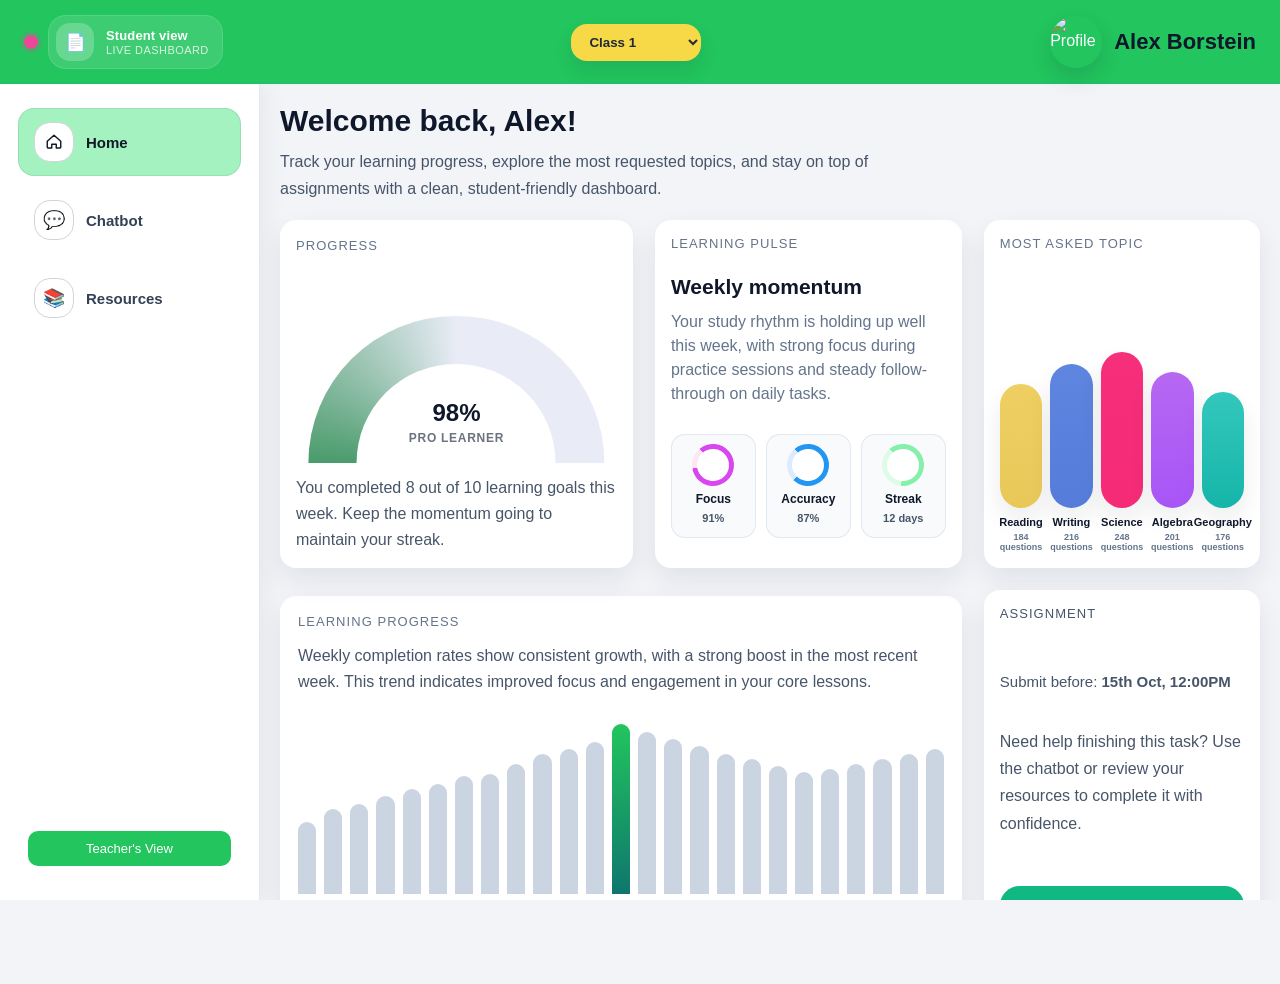
==== commit ca583289: "Merge branch 'main' of https://github.com/emaans101/Secure-AI-Project" ====
--- a/index.html
+++ b/index.html
@@ -13,8 +13,13 @@
   <header class="top-bar">
     <div class="top-left">
       <div class="status-dot"></div>
-      <div class="top-icon">📄</div>
-      <div class="top-label">Student view</div>
+      <div class="top-chip">
+        <div class="top-icon">📄</div>
+        <div class="top-copy">
+          <div class="top-label">Student view</div>
+          <div class="top-subtitle">Live dashboard</div>
+        </div>
+      </div>
     </div>
 
     <div class="top-center">
@@ -54,6 +59,9 @@
           Resources
         </a>
       </nav>
+      <a href="teacher-dashboard.html" class="teacher-btn">
+        Teacher's View
+      </a>
 
     </aside>
 
@@ -64,175 +72,92 @@
         <p>Track your learning progress, explore the most requested topics, and stay on top of assignments with a clean, student-friendly dashboard.</p>
       </div>
       <div class="dashboard-grid">
-
-        <section class="summary-cards">
-          <article class="card progress-card">
-            <div class="card-title">Progress</div>
-            <div class="progress-gauge">
-              <div class="gauge-fill"></div>
+        <article class="card progress-card">
+          <div class="card-title">Progress</div>
+          <div class="progress-gauge">
+            <div class="gauge-arc"></div>
+            <div class="gauge-inner-cutout"></div>
+            <div class="gauge-center">
               <span>98%</span>
-            </div>
-            <div class="card-note">PRO LEARNER</div>
-            <p class="card-text">You completed 8 out of 10 learning goals this week. Keep the momentum going to maintain your streak.</p>
-          </article>
-
-          <article class="card rings-card">
-            <div class="rings-layout">
-              <div class="rings-copy">
-                <div class="card-title">Learning Pulse</div>
-                <h3>Weekly momentum</h3>
-                <p class="ring-summary">Your study rhythm is holding up well this week, with strong focus during practice sessions and steady follow-through on daily tasks.</p>
-              </div>
-              <div class="ring-list">
-                <div class="ring-stat">
-                  <div class="ring-wrap arc-ring pink">
-                    <div class="ring-hole"></div>
-                  </div>
-                  <strong>Focus</strong>
-                  <span>91%</span>
-                </div>
-                <div class="ring-stat">
-                  <div class="ring-wrap arc-ring blue">
-                    <div class="ring-hole"></div>
-                  </div>
-                  <strong>Accuracy</strong>
-                  <span>87%</span>
-                </div>
-                <div class="ring-stat">
-                  <div class="ring-wrap arc-ring green">
-                    <div class="ring-hole"></div>
-                  </div>
-                  <strong>Streak</strong>
-                  <span>12 days</span>
-                </div>
-              </div>
-            </div>
-          </article>
-
-          <article class="card most-asked-card">
-            <div class="card-title">Most asked topic</div>
-            <p class="card-text">These are the subjects students are asking about most, so you can review the high-demand lessons first.</p>
-            <div class="bar-list">
-              <div class="bar-group">
-                <div class="bar-item gold" title="Reading"></div>
-                <div class="bar-meta">
-                  <strong>Reading</strong>
-                  <span>184 questions</span>
-                </div>
-              </div>
-              <div class="bar-group">
-                <div class="bar-item blue" title="Writing"></div>
-                <div class="bar-meta">
-                  <strong>Writing</strong>
-                  <span>216 questions</span>
-                </div>
-              </div>
-              <div class="bar-group">
-                <div class="bar-item pink" title="Science"></div>
-                <div class="bar-meta">
-                  <strong>Science</strong>
-                  <span>248 questions</span>
-                </div>
-              </div>
-              <div class="bar-group">
-                <div class="bar-item purple" title="Algebra"></div>
-                <div class="bar-meta">
-                  <strong>Algebra</strong>
-                  <span>201 questions</span>
-                </div>
-              </div>
-              <div class="bar-group">
-                <div class="bar-item teal" title="Geography"></div>
-                <div class="bar-meta">
-                  <strong>Geography</strong>
-                  <span>176 questions</span>
-                </div>
-              </div>
-            </div>
-          </article>
-        </section>
-
-        <aside class="side-cards">
-          <article class="card leaderboard-card">
-            <div class="leaderboard-header">
-              <div>
-                <div class="card-title">Leaderboard</div>
-                <h2>Assignment champions</h2>
-              </div>
-              <div class="leaderboard-badge">This week</div>
-            </div>
-            <p class="card-text">See who completed the most assignments and who is climbing fastest in your class.</p>
-
-            <div class="leaderboard-top">
-              <div class="leaderboard-crown">#1</div>
-              <div class="leaderboard-top-copy">
-                <strong>Maya Patel</strong>
-                <span>14 assignments completed</span>
-              </div>
-            </div>
-
-            <div class="leaderboard-list">
-              <div class="leaderboard-row leader-first">
-                <div class="leader-rank">1</div>
-                <div class="leader-student">
-                  <strong>Maya Patel</strong>
-                  <span>2 ahead of the class</span>
-                </div>
-                <div class="leader-score">14</div>
-              </div>
-              <div class="leaderboard-row">
-                <div class="leader-rank">2</div>
-                <div class="leader-student">
-                  <strong>Alex Borstein</strong>
-                  <span>Strong finish this week</span>
-                </div>
-                <div class="leader-score">12</div>
-              </div>
-              <div class="leaderboard-row">
-                <div class="leader-rank">3</div>
-                <div class="leader-student">
-                  <strong>Noah Kim</strong>
-                  <span>Most improved pace</span>
-                </div>
-                <div class="leader-score">11</div>
-              </div>
-              <div class="leaderboard-row">
-                <div class="leader-rank">4</div>
-                <div class="leader-student">
-                  <strong>Emma Carter</strong>
-                  <span>Completed every science task</span>
-                </div>
-                <div class="leader-score">10</div>
-              </div>
-              <div class="leaderboard-row">
-                <div class="leader-rank">5</div>
-                <div class="leader-student">
-                  <strong>Zayd Hassan</strong>
-                  <span>Consistent daily submissions</span>
-                </div>
-                <div class="leader-score">9</div>
-              </div>
-            </div>
-          </article>
-
-          <article class="card leaderboard-summary-card">
-            <div class="card-title">Class Momentum</div>
-            <div class="leaderboard-summary-grid">
-              <div class="summary-pill">
-                <strong>56</strong>
-                <span>Total completed</span>
-              </div>
-              <div class="summary-pill">
-                <strong>8</strong>
-                <span>On-time streak</span>
-              </div>
-              <div class="summary-pill highlight">
-                <strong>+3</strong>
-                <span>Your rank change</span>
-              </div>
-            </div>
-          </article>
-        </aside>
+              <div class="card-note">PRO LEARNER</div>
+            </div>
+          </div>
+          <p class="card-text">You completed 8 out of 10 learning goals this week. Keep the momentum going to maintain your streak.</p>
+        </article>
+
+        <article class="card rings-card">
+          <div class="rings-layout">
+            <div class="rings-copy">
+              <div class="card-title">Learning Pulse</div>
+              <h3>Weekly momentum</h3>
+              <p class="ring-summary">Your study rhythm is holding up well this week, with strong focus during practice sessions and steady follow-through on daily tasks.</p>
+            </div>
+            <div class="ring-list">
+              <div class="ring-stat">
+                <div class="ring-wrap arc-ring pink">
+                  <div class="ring-hole"></div>
+                </div>
+                <strong>Focus</strong>
+                <span>91%</span>
+              </div>
+              <div class="ring-stat">
+                <div class="ring-wrap arc-ring blue">
+                  <div class="ring-hole"></div>
+                </div>
+                <strong>Accuracy</strong>
+                <span>87%</span>
+              </div>
+              <div class="ring-stat">
+                <div class="ring-wrap arc-ring green">
+                  <div class="ring-hole"></div>
+                </div>
+                <strong>Streak</strong>
+                <span>12 days</span>
+              </div>
+            </div>
+          </div>
+        </article>
+
+        <article class="card most-asked-card">
+          <div class="card-title">Most asked topic</div>
+          <div class="bar-list">
+            <div class="bar-group">
+              <div class="bar-item gold" title="Reading"></div>
+              <div class="bar-meta">
+                <strong>Reading</strong>
+                <span>184 questions</span>
+              </div>
+            </div>
+            <div class="bar-group">
+              <div class="bar-item blue" title="Writing"></div>
+              <div class="bar-meta">
+                <strong>Writing</strong>
+                <span>216 questions</span>
+              </div>
+            </div>
+            <div class="bar-group">
+              <div class="bar-item pink" title="Science"></div>
+              <div class="bar-meta">
+                <strong>Science</strong>
+                <span>248 questions</span>
+              </div>
+            </div>
+            <div class="bar-group">
+              <div class="bar-item purple" title="Algebra"></div>
+              <div class="bar-meta">
+                <strong>Algebra</strong>
+                <span>201 questions</span>
+              </div>
+            </div>
+            <div class="bar-group">
+              <div class="bar-item teal" title="Geography"></div>
+              <div class="bar-meta">
+                <strong>Geography</strong>
+                <span>176 questions</span>
+              </div>
+            </div>
+          </div>
+        </article>
 
         <article class="card graph-card">
           <div class="card-title">Learning progress</div>
@@ -267,7 +192,110 @@
           <div class="graph-footer">25-week trend • average score 86% • current streak 7 days</div>
         </article>
 
-        <article class="card graph-card-wide">
+        <article class="card assignment-card">
+          <div class="assignment-title">Assignment</div>
+          <p class="due-text">Submit before: <strong>15th Oct, 12:00PM</strong></p>
+          <p class="card-text">Need help finishing this task? Use the chatbot or review your resources to complete it with confidence.</p>
+          <button class="upload-button">Upload</button>
+        </article>
+
+        <article class="card search-card">
+          <div class="search-header">
+            <span>Search</span>
+            <input type="text" placeholder="Search course name or topic" />
+          </div>
+          <p class="card-text">Find the lesson or resource you need in seconds, from class notes to exam prep.</p>
+          <ul class="search-list">
+            <li>Math Basics</li>
+            <li>English Grammar</li>
+            <li>Science Lab</li>
+            <li>History Notes</li>
+          </ul>
+        </article>
+
+        <aside class="side-cards">
+          <article class="card leaderboard-card">
+            <div class="leaderboard-header">
+              <div>
+                <div class="card-title">Leaderboard</div>
+                <h2>Assignment champions</h2>
+              </div>
+              <div class="leaderboard-badge">This week</div>
+            </div>
+            <p class="card-text">See who completed the most assignments and who is climbing fastest in your class.</p>
+
+            <div class="leaderboard-top">
+              <div class="leaderboard-crown">#1</div>
+              <div class="leaderboard-top-copy">
+                <strong>Maya Patel</strong>
+                <span>14 assignments completed</span>
+              </div>
+            </div>
+
+            <div class="leaderboard-list">
+              <div class="leaderboard-row leader-first">
+                <div class="leader-rank">1</div>
+                <div class="leader-student">
+                  <strong>Maya Patel</strong>
+                  <span>2 ahead of the class</span>
+                </div>
+                <div class="leader-score">14</div>
+              </div>
+              <div class="leaderboard-row">
+                <div class="leader-rank">2</div>
+                <div class="leader-student">
+                  <strong>Alex Borstein</strong>
+                  <span>Strong finish this week</span>
+                </div>
+                <div class="leader-score">12</div>
+              </div>
+              <div class="leaderboard-row">
+                <div class="leader-rank">3</div>
+                <div class="leader-student">
+                  <strong>Noah Kim</strong>
+                  <span>Most improved pace</span>
+                </div>
+                <div class="leader-score">11</div>
+              </div>
+              <div class="leaderboard-row">
+                <div class="leader-rank">4</div>
+                <div class="leader-student">
+                  <strong>Emma Carter</strong>
+                  <span>Completed every science task</span>
+                </div>
+                <div class="leader-score">10</div>
+              </div>
+              <div class="leaderboard-row">
+                <div class="leader-rank">5</div>
+                <div class="leader-student">
+                  <strong>Zayd Hassan</strong>
+                  <span>Consistent daily submissions</span>
+                </div>
+                <div class="leader-score">9</div>
+              </div>
+            </div>
+          </article>
+
+          <article class="card leaderboard-summary-card">
+            <div class="card-title">Class Momentum</div>
+            <div class="leaderboard-summary-grid">
+              <div class="summary-pill">
+                <strong>56</strong>
+                <span>Total completed</span>
+              </div>
+              <div class="summary-pill">
+                <strong>8</strong>
+                <span>On-time streak</span>
+              </div>
+              <div class="summary-pill highlight">
+                <strong>+3</strong>
+                <span>Your rank change</span>
+              </div>
+            </div>
+          </article>
+        </aside>
+
+        <article class="card graph-card-wide subject-card">
           <div class="card-title">Performance by subject</div>
           <p class="card-text">Your average completion scores across different academic subjects, showing strong performance in technical subjects.</p>
           <div class="subject-grid">
@@ -316,7 +344,7 @@
           </div>
         </article>
 
-        <article class="card graph-card-wide">
+        <article class="card graph-card-wide study-card">
           <div class="card-title">Study time analytics</div>
           <p class="card-text">Daily study duration over the past 4 weeks, showing consistency in your learning commitment with peaks on weekdays.</p>
           <div class="time-graph-chart">
@@ -351,30 +379,6 @@
           </div>
           <div class="time-graph-footer">Avg daily: 59 min • Total this month: 1,476 min • Longest session: 90 min</div>
         </article>
-
-        <section class="bottom-grid">
-          <article class="card search-card">
-            <div class="search-header">
-              <span>Search</span>
-              <input type="text" placeholder="Search course name or topic" />
-            </div>
-            <p class="card-text">Find the lesson or resource you need in seconds, from class notes to exam prep.</p>
-            <ul class="search-list">
-              <li>Math Basics</li>
-              <li>English Grammar</li>
-              <li>Science Lab</li>
-              <li>History Notes</li>
-            </ul>
-          </article>
-
-          <article class="card assignment-card">
-            <div class="assignment-title">Assignment</div>
-            <p class="due-text">Submit before: <strong>15th Oct, 12:00PM</strong></p>
-            <p class="card-text">Need help finishing this task? Use the chatbot or review your resources to complete it with confidence.</p>
-            <button class="upload-button">Upload</button>
-          </article>
-        </section>
-
       </div>
     </main>
 
--- a/css/style.css
+++ b/css/style.css
@@ -2,8 +2,15 @@
   box-sizing: border-box;
 }
 
+:root {
+  --top-bar-height: 84px;
+  --sidebar-width: 260px;
+}
+
 body {
   margin: 0;
+  height: 100vh;
+  overflow: hidden;
   font-family: 'Inter', Arial, sans-serif;
   background: #f2f4f8;
   color: #1f2937;
@@ -16,13 +23,18 @@
 }
 
 .top-bar {
+  position: fixed;
+  top: 0;
+  left: 0;
+  right: 0;
+  z-index: 1000;
   display: flex;
   align-items: center;
   justify-content: space-between;
   padding: 16px 24px;
+  height: var(--top-bar-height);
   background: #22c55e;
   color: #ffffff;
-  min-height: 64px;
   box-shadow: inset 0 -2px 0 rgba(16, 185, 129, 0.25);
 }
 
@@ -33,6 +45,10 @@
   gap: 12px;
 }
 
+.top-left {
+  gap: 10px;
+}
+
 .top-center {
   flex: 1;
   display: flex;
@@ -40,27 +56,50 @@
 }
 
 .status-dot {
-  width: 18px;
-  height: 18px;
+  width: 14px;
+  height: 14px;
   border-radius: 50%;
   background: #ec4899;
-  border: 3px solid #22c55e;
+  box-shadow: 0 0 0 4px rgba(236, 72, 153, 0.16);
+}
+
+.top-chip {
+  display: flex;
+  align-items: center;
+  gap: 12px;
+  padding: 8px 14px 8px 8px;
+  border-radius: 18px;
+  background: rgba(255, 255, 255, 0.12);
+  box-shadow: inset 0 0 0 1px rgba(255, 255, 255, 0.12);
 }
 
 .top-icon {
-  width: 34px;
-  height: 34px;
+  width: 38px;
+  height: 38px;
   display: grid;
   place-items: center;
-  background: rgba(255, 255, 255, 0.35);
-  border-radius: 12px;
-  font-size: 16px;
+  background: rgba(255, 255, 255, 0.22);
+  border-radius: 14px;
+  font-size: 17px;
+}
+
+.top-copy {
+  display: flex;
+  flex-direction: column;
+  gap: 1px;
 }
 
 .top-label {
   font-weight: 700;
   font-size: 13px;
-  letter-spacing: 0.02em;
+  letter-spacing: 0.01em;
+}
+
+.top-subtitle {
+  font-size: 11px;
+  color: rgba(255, 255, 255, 0.8);
+  letter-spacing: 0.04em;
+  text-transform: uppercase;
 }
 
 .dropdown {
@@ -90,8 +129,10 @@
 
 .container {
   display: grid;
-  grid-template-columns: 240px 1fr;
-  min-height: calc(100vh - 64px);
+  grid-template-columns: var(--sidebar-width) minmax(0, 1fr);
+  margin-top: var(--top-bar-height);
+  height: calc(100vh - var(--top-bar-height));
+  overflow: hidden;
 }
 
 .sidebar {
@@ -102,6 +143,8 @@
   display: flex;
   flex-direction: column;
   justify-content: space-between;
+  height: 100%;
+  overflow-y: auto;
 }
 
 nav {
@@ -110,15 +153,17 @@
   gap: 10px;
 }
 
-.container {
-  display: grid;
-  grid-template-columns: 260px minmax(0, 1fr);
-  min-height: calc(100vh - 64px);
-}
-
 @media (max-width: 1000px) {
-  .container {
-    grid-template-columns: 1fr;
+  :root {
+    --sidebar-width: 220px;
+  }
+
+  .top-bar {
+    padding: 12px 14px;
+  }
+
+  .profile-name {
+    font-size: 16px;
   }
 }
 
@@ -189,6 +234,8 @@
 
 .content {
   padding: 20px 20px 28px;
+  height: 100%;
+  overflow-y: auto;
 }
 
 .page-intro {
@@ -217,7 +264,18 @@
 .dashboard-grid {
   display: grid;
   gap: 22px;
-  grid-template-columns: 1.1fr 1fr;
+  grid-template-columns: minmax(0, 1.15fr) minmax(0, 1fr) minmax(260px, 0.9fr);
+  grid-template-areas:
+    "progress rings topics"
+    "graph graph assignment"
+    "search search side"
+    "subject study side";
+  align-items: start;
+}
+
+.dashboard-grid > .card,
+.dashboard-grid > .side-cards {
+  height: 100%;
 }
 
 .summary-cards,
--- a/css/home.css
+++ b/css/home.css
@@ -1,41 +1,74 @@
 .progress-card {
   position: relative;
+  grid-area: progress;
+  display: flex;
+  flex-direction: column;
+  min-height: 292px;
+  padding-top: 18px;
 }
 
 .progress-gauge {
   position: relative;
   width: 100%;
-  height: 100px;
-  border-radius: 90px;
-  background: #e2e8f0;
+  height: 186px;
   overflow: hidden;
-}
-
-.gauge-fill {
+  margin-top: 10px;
+  padding-top: 16px;
+}
+
+.gauge-arc {
   position: absolute;
-  left: 0;
-  top: 0;
+  left: 50%;
   bottom: 0;
-  width: 98%;
-  background: linear-gradient(90deg, #22c55e, #14b8a6);
-  border-radius: 90px;
-}
-
-.progress-gauge span {
+  width: 92%;
+  aspect-ratio: 2 / 1;
+  transform: translateX(-50%);
+  border-radius: 999px 999px 0 0;
+  background: conic-gradient(
+    from 180deg at 50% 100%,
+    #e9ecf6 0deg,
+    #e9ecf6 36deg,
+    #16a34a 36deg,
+    #15803d 60deg,
+    #e9ecf6 180deg
+  );
+}
+
+.gauge-inner-cutout {
   position: absolute;
-  right: 16px;
-  top: 50%;
-  transform: translateY(-50%);
-  font-size: 28px;
+  left: 50%;
+  bottom: 0;
+  width: 62%;
+  aspect-ratio: 2 / 1;
+  transform: translateX(-50%);
+  border-radius: 999px 999px 0 0;
+  background: #ffffff;
+}
+
+.gauge-center {
+  position: absolute;
+  left: 50%;
+  bottom: 18px;
+  transform: translateX(-50%);
+  display: flex;
+  flex-direction: column;
+  align-items: center;
+  gap: 4px;
+  text-align: center;
+}
+
+.gauge-center span {
+  font-size: 24px;
   font-weight: 800;
   color: #0f172a;
 }
 
 .card-note {
-  margin-top: 18px;
-  color: #0f172a;
+  margin-top: 0;
+  color: #6b7280;
   font-weight: 700;
-  letter-spacing: 0.02em;
+  font-size: 12px;
+  letter-spacing: 0.06em;
 }
 
 .stat-card p,
@@ -51,15 +84,17 @@
   align-items: stretch;
   justify-content: center;
   min-height: 0;
+  grid-area: rings;
+  min-height: 292px;
 }
 
 .rings-layout {
   display: grid;
   grid-template-columns: minmax(0, 1fr);
   align-items: start;
-  gap: 18px;
+  gap: 14px;
   width: 100%;
-  min-height: 0;
+  min-height: 100%;
 }
 
 .rings-copy {
@@ -72,7 +107,7 @@
 
 .rings-copy h3 {
   margin: 0;
-  font-size: 23px;
+  font-size: 21px;
   line-height: 1.15;
   color: #0f172a;
 }
@@ -80,7 +115,7 @@
 .ring-list {
   display: grid;
   grid-template-columns: repeat(3, minmax(0, 1fr));
-  gap: 12px;
+  gap: 10px;
   width: 100%;
   flex-shrink: 0;
 }
@@ -89,9 +124,9 @@
   display: flex;
   flex-direction: column;
   align-items: center;
-  gap: 8px;
-  min-height: 120px;
-  padding: 12px 10px;
+  gap: 6px;
+  min-height: 104px;
+  padding: 10px 8px;
   text-align: center;
   border-radius: 14px;
   background: #f8fafc;
@@ -100,8 +135,8 @@
 
 .ring-wrap {
   position: relative;
-  width: 48px;
-  height: 48px;
+  width: 42px;
+  height: 42px;
 }
 
 .arc-ring {
@@ -123,7 +158,7 @@
 
 .ring-hole {
   position: absolute;
-  inset: 6px;
+  inset: 5px;
   border-radius: 50%;
   background: #ffffff;
 }
@@ -134,14 +169,14 @@
 }
 
 .ring-stat strong {
-  font-size: 13px;
+  font-size: 12px;
   color: #0f172a;
   white-space: nowrap;
 }
 
 .ring-stat span {
   color: #475569;
-  font-size: 12px;
+  font-size: 11px;
   font-weight: 700;
   white-space: normal;
 }
@@ -149,7 +184,7 @@
 .ring-summary {
   margin: 0;
   color: #64748b;
-  line-height: 1.55;
+  line-height: 1.5;
   max-width: 100%;
 }
 
@@ -206,15 +241,19 @@
 .ring.green.inner { background: #22c55e; }
 
 .most-asked-card {
-  grid-column: 1 / -1;
+  grid-area: topics;
+  display: flex;
+  flex-direction: column;
+  min-height: 292px;
 }
 
 .most-asked-card .bar-list {
   display: flex;
   align-items: flex-end;
-  gap: 10px;
-  margin-top: 18px;
-  min-height: 236px;
+  gap: 8px;
+  margin-top: auto;
+  padding-top: 12px;
+  min-height: 188px;
 }
 
 .bar-group {
@@ -223,7 +262,7 @@
   display: flex;
   flex-direction: column;
   align-items: center;
-  gap: 10px;
+  gap: 8px;
 }
 
 .bar-item {
@@ -241,38 +280,38 @@
 }
 
 .bar-meta strong {
-  font-size: 12px;
+  font-size: 11px;
   color: #0f172a;
 }
 
 .bar-meta span {
-  font-size: 10px;
+  font-size: 9px;
   font-weight: 700;
   color: #64748b;
 }
 
 .bar-item.gold {
+  height: 124px;
+  background: linear-gradient(180deg, #efcf61, #e9c85a);
+}
+
+.bar-item.blue {
+  height: 144px;
+  background: linear-gradient(180deg, #5e85df, #557cda);
+}
+
+.bar-item.pink {
   height: 156px;
-  background: linear-gradient(180deg, #efcf61, #e9c85a);
-}
-
-.bar-item.blue {
-  height: 180px;
-  background: linear-gradient(180deg, #5e85df, #557cda);
-}
-
-.bar-item.pink {
-  height: 196px;
   background: linear-gradient(180deg, #f62f7a, #f52b78);
 }
 
 .bar-item.purple {
-  height: 168px;
+  height: 136px;
   background: linear-gradient(180deg, #b668f2, #a855f7);
 }
 
 .bar-item.teal {
-  height: 144px;
+  height: 116px;
   background: linear-gradient(180deg, #33c7bd, #16b5a9);
 }
 
@@ -317,6 +356,11 @@
 
 .leaderboard-card {
   background: linear-gradient(180deg, #ffffff 0%, #f8fafc 100%);
+}
+
+.side-cards {
+  grid-area: side;
+  grid-template-columns: 1fr;
 }
 
 .leaderboard-header {
@@ -486,7 +530,7 @@
 }
 
 .graph-card {
-  grid-column: 1 / -1;
+  grid-area: graph;
   padding: 18px 18px 16px 18px;
   margin-top: 6px;
 }
@@ -512,9 +556,16 @@
 }
 
 .graph-card-wide {
-  grid-column: 1 / -1;
   margin-top: 6px;
   padding: 18px 18px 16px 18px;
+}
+
+.subject-card {
+  grid-area: subject;
+}
+
+.study-card {
+  grid-area: study;
 }
 
 .subject-grid {
@@ -609,6 +660,7 @@
 }
 
 .assignment-card {
+  grid-area: assignment;
   display: flex;
   flex-direction: column;
   justify-content: space-between;
@@ -642,6 +694,10 @@
   display: grid;
   grid-template-columns: 1.4fr 0.95fr;
   gap: 24px;
+}
+
+.search-card {
+  grid-area: search;
 }
 
 .search-card input {
@@ -707,13 +763,14 @@
 
 @media (max-width: 1200px) {
   .dashboard-grid {
-    grid-template-columns: 1fr;
-  }
-  .bottom-grid {
-    grid-template-columns: 1fr;
-  }
-  .summary-cards {
     grid-template-columns: repeat(2, minmax(0, 1fr));
+    grid-template-areas:
+      "progress rings"
+      "topics topics"
+      "graph graph"
+      "assignment side"
+      "search search"
+      "subject study";
   }
   .leaderboard-summary-grid {
     grid-template-columns: 1fr;
@@ -730,9 +787,16 @@
 @media (max-width: 720px) {
   .dashboard-grid {
     gap: 18px;
-  }
-
-  .summary-cards {
     grid-template-columns: 1fr;
-  }
-}
+    grid-template-areas:
+      "progress"
+      "rings"
+      "topics"
+      "graph"
+      "assignment"
+      "search"
+      "side"
+      "subject"
+      "study";
+  }
+}
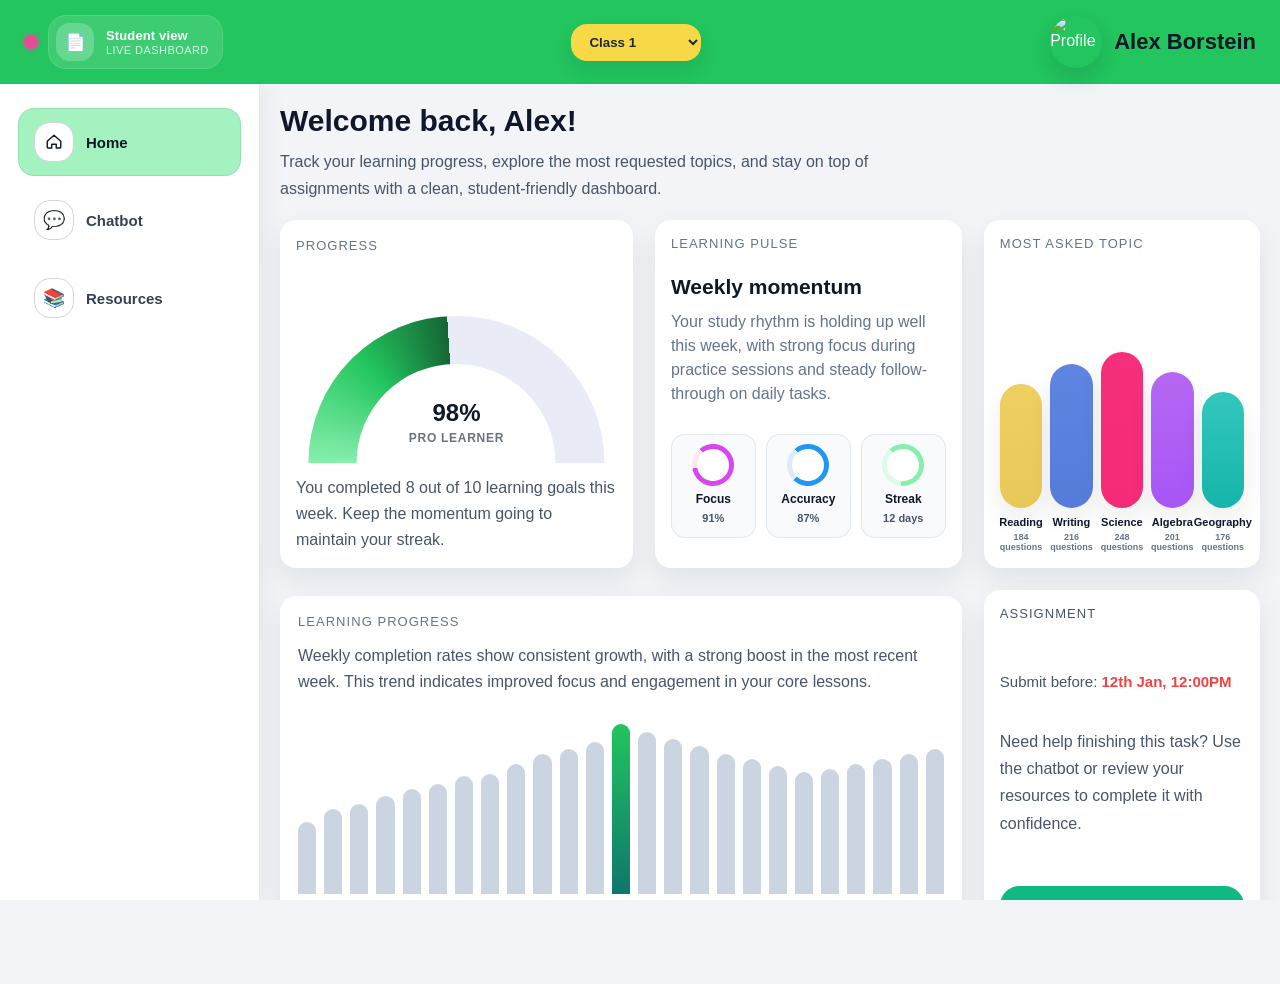
==== commit 483eec2a: ""Made some changes to home page"" ====
--- a/index.html
+++ b/index.html
@@ -59,9 +59,6 @@
           Resources
         </a>
       </nav>
-      <a href="teacher-dashboard.html" class="teacher-btn">
-        Teacher's View
-      </a>
 
     </aside>
 
@@ -194,7 +191,7 @@
 
         <article class="card assignment-card">
           <div class="assignment-title">Assignment</div>
-          <p class="due-text">Submit before: <strong>15th Oct, 12:00PM</strong></p>
+          <p class="due-text">Submit before: <strong style="color: #ef4444;">12th Jan, 12:00PM</strong></p>
           <p class="card-text">Need help finishing this task? Use the chatbot or review your resources to complete it with confidence.</p>
           <button class="upload-button">Upload</button>
         </article>
@@ -227,7 +224,10 @@
             <div class="leaderboard-top">
               <div class="leaderboard-crown">#1</div>
               <div class="leaderboard-top-copy">
-                <strong>Maya Patel</strong>
+                <div class="leader-top-name">
+                  <strong>Maya Patel</strong>
+                  <span class="champion-medal" aria-label="Champion">🏅</span>
+                </div>
                 <span>14 assignments completed</span>
               </div>
             </div>
@@ -236,7 +236,10 @@
               <div class="leaderboard-row leader-first">
                 <div class="leader-rank">1</div>
                 <div class="leader-student">
-                  <strong>Maya Patel</strong>
+                  <div class="leader-name-with-badge">
+                    <strong>Maya Patel</strong>
+                    <span class="champion-medal mini" aria-label="Champion">🏅</span>
+                  </div>
                   <span>2 ahead of the class</span>
                 </div>
                 <div class="leader-score">14</div>
--- a/css/home.css
+++ b/css/home.css
@@ -26,10 +26,12 @@
   border-radius: 999px 999px 0 0;
   background: conic-gradient(
     from 180deg at 50% 100%,
-    #e9ecf6 0deg,
-    #e9ecf6 36deg,
-    #16a34a 36deg,
-    #15803d 60deg,
+    #166534 0deg,
+    #22c55e 42deg,
+    #86efac 90deg,
+    #22c55e 138deg,
+    #166534 176.4deg,
+    #e9ecf6 176.4deg,
     #e9ecf6 180deg
   );
 }
@@ -418,8 +420,34 @@
   gap: 6px;
 }
 
+.leader-top-name {
+  display: flex;
+  align-items: center;
+  gap: 10px;
+  flex-wrap: wrap;
+}
+
 .leaderboard-top-copy strong {
   font-size: 20px;
+}
+
+.champion-medal {
+  width: 30px;
+  height: 30px;
+  display: inline-grid;
+  place-items: center;
+  border-radius: 50%;
+  background: radial-gradient(circle at 30% 30%, #fde68a, #f59e0b 68%, #b45309 100%);
+  box-shadow: 0 4px 10px rgba(180, 83, 9, 0.28), inset 0 0 0 2px rgba(255, 255, 255, 0.45);
+  font-size: 15px;
+  line-height: 1;
+}
+
+.champion-medal.mini {
+  width: 22px;
+  height: 22px;
+  font-size: 12px;
+  box-shadow: 0 3px 8px rgba(180, 83, 9, 0.24), inset 0 0 0 1.5px rgba(255, 255, 255, 0.45);
 }
 
 .leaderboard-top-copy span {
@@ -445,8 +473,8 @@
 }
 
 .leader-first {
-  background: #f0fdf4;
-  box-shadow: inset 0 0 0 1px rgba(34, 197, 94, 0.18);
+  background: linear-gradient(135deg, #f0fdf4 0%, #ecfeff 100%);
+  box-shadow: inset 0 0 0 1px rgba(34, 197, 94, 0.2);
 }
 
 .leader-rank {
@@ -472,6 +500,13 @@
   gap: 4px;
 }
 
+.leader-name-with-badge {
+  display: flex;
+  align-items: center;
+  gap: 8px;
+  flex-wrap: wrap;
+}
+
 .leader-student strong {
   font-size: 15px;
   color: #0f172a;
@@ -488,11 +523,12 @@
   min-width: 48px;
   padding: 10px 0;
   border-radius: 14px;
-  background: #f1f5f9;
+  background: linear-gradient(180deg, #f8fafc, #e2e8f0);
   text-align: center;
   font-size: 20px;
   font-weight: 800;
   color: #0f172a;
+  box-shadow: inset 0 0 0 1px #dbe4ef;
 }
 
 .leaderboard-summary-card {
@@ -610,36 +646,55 @@
 .time-graph-chart {
   display: flex;
   align-items: flex-end;
-  gap: 5px;
+  gap: 8px;
   margin-top: 20px;
-  min-height: 180px;
-  padding: 16px 8px 8px;
-  background: #f8fafc;
-  border-radius: 16px;
+  min-height: 196px;
+  padding: 20px 14px 30px;
+  background: linear-gradient(180deg, #f8fafc 0%, #f1f5f9 100%);
+  border-radius: 18px;
+  border: 1px solid #e2e8f0;
+  overflow-x: auto;
 }
 
 .day-bar {
-  flex: 1;
+  flex: 1 1 16px;
+  min-width: 16px;
   min-height: 40px;
-  border-radius: 12px 12px 0 0;
-  background: #cbd5e1;
+  border-radius: 10px 10px 0 0;
+  background: linear-gradient(180deg, #93c5fd, #60a5fa);
   position: relative;
+  box-shadow: 0 6px 14px rgba(96, 165, 250, 0.18);
 }
 
 .day-bar.weekend {
-  background: #e0e7ff;
+  background: linear-gradient(180deg, #c4b5fd, #a78bfa);
+  box-shadow: 0 6px 14px rgba(167, 139, 250, 0.2);
+}
+
+.day-bar:nth-child(7n) {
+  margin-right: 10px;
+}
+
+.day-bar:last-child {
+  margin-right: 0;
 }
 
 .day-bar span {
   position: absolute;
-  top: 6px;
+  bottom: -22px;
   left: 50%;
   transform: translateX(-50%);
-  font-size: 9px;
+  font-size: 10px;
   font-weight: 700;
-  color: #0f172a;
-  width: 100%;
+  color: #475569;
+  width: max-content;
   text-align: center;
+  opacity: 0;
+  transition: opacity 0.18s ease;
+}
+
+.day-bar:hover span {
+  opacity: 1;
 }
 
 .time-graph-footer {
@@ -741,7 +796,7 @@
 
 .due-text {
   font-size: 15px;
-  color: #334155;
+  color: #ef4444;
   line-height: 1.7;
 }
 
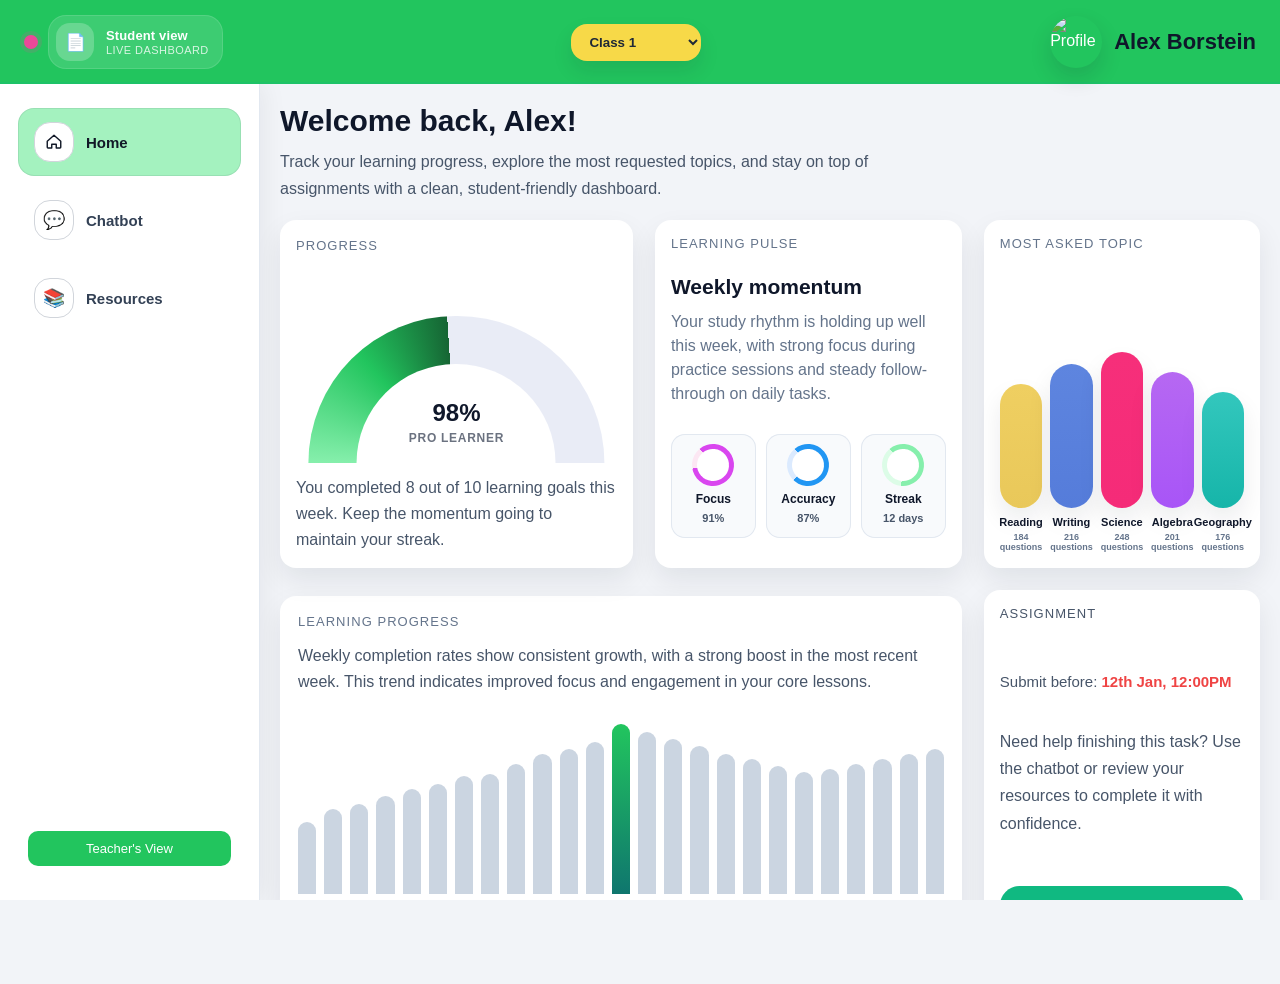
==== commit 407e2229: "Merge pull request #1 from MhaHabibAbdelkerim/main "Change"" ====
--- a/index.html
+++ b/index.html
@@ -1,6 +1,7 @@
 ﻿<!DOCTYPE html>
 <html>
 <head>
+  <meta charset="UTF-8">
   <title>Student Dashboard</title>
   <link rel="stylesheet" href="css/style.css">
   <link rel="stylesheet" href="css/home.css">
@@ -59,6 +60,9 @@
           Resources
         </a>
       </nav>
+      <a href="teacher-dashboard.html" class="teacher-btn">
+        Teacher's View
+      </a>
 
     </aside>
 
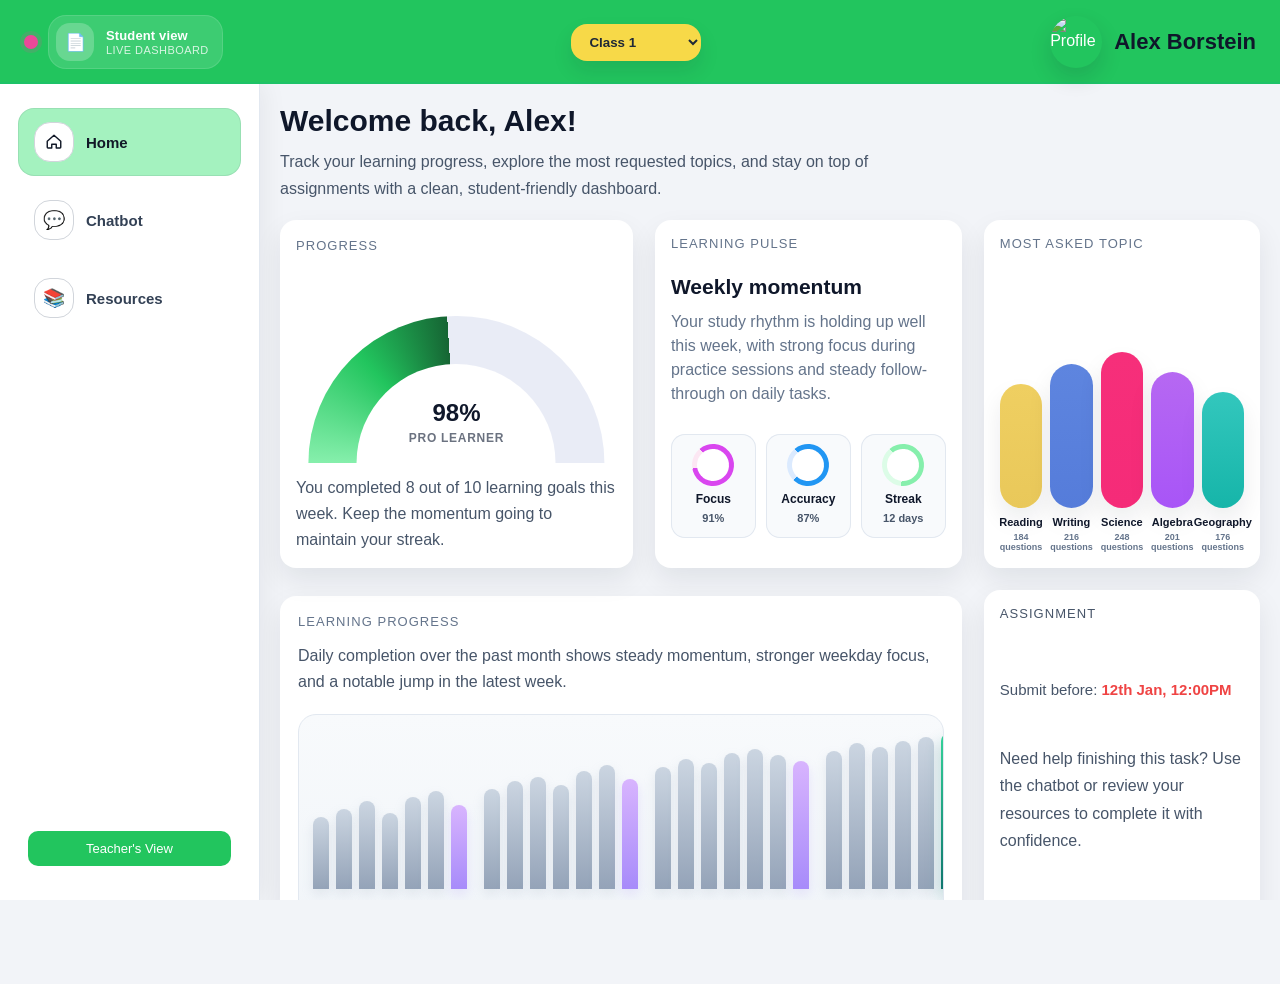
==== commit b32ebd1a: "Changed the design of the homepage" ====
--- a/index.html
+++ b/index.html
@@ -162,35 +162,41 @@
 
         <article class="card graph-card">
           <div class="card-title">Learning progress</div>
-          <p class="card-text">Weekly completion rates show consistent growth, with a strong boost in the most recent week. This trend indicates improved focus and engagement in your core lessons.</p>
+          <p class="card-text">Daily completion over the past month shows steady momentum, stronger weekday focus, and a notable jump in the latest week.</p>
           <div class="graph-chart">
-            <div class="bar" style="height: 72px;"></div>
-            <div class="bar" style="height: 85px;"></div>
-            <div class="bar" style="height: 90px;"></div>
-            <div class="bar" style="height: 98px;"></div>
-            <div class="bar" style="height: 105px;"></div>
-            <div class="bar" style="height: 110px;"></div>
-            <div class="bar" style="height: 118px;"></div>
-            <div class="bar" style="height: 120px;"></div>
-            <div class="bar" style="height: 130px;"></div>
-            <div class="bar" style="height: 140px;"></div>
-            <div class="bar" style="height: 145px;"></div>
-            <div class="bar" style="height: 152px;"></div>
-            <div class="bar active" style="height: 170px;"></div>
-            <div class="bar" style="height: 162px;"></div>
-            <div class="bar" style="height: 155px;"></div>
-            <div class="bar" style="height: 148px;"></div>
-            <div class="bar" style="height: 140px;"></div>
-            <div class="bar" style="height: 135px;"></div>
-            <div class="bar" style="height: 128px;"></div>
-            <div class="bar" style="height: 122px;"></div>
-            <div class="bar" style="height: 125px;"></div>
-            <div class="bar" style="height: 130px;"></div>
-            <div class="bar" style="height: 135px;"></div>
-            <div class="bar" style="height: 140px;"></div>
-            <div class="bar" style="height: 145px;"></div>
-          </div>
-          <div class="graph-footer">25-week trend • average score 86% • current streak 7 days</div>
+            <div class="bar" style="height: 72px;"><span>52%</span></div>
+            <div class="bar" style="height: 80px;"><span>58%</span></div>
+            <div class="bar" style="height: 88px;"><span>63%</span></div>
+            <div class="bar" style="height: 76px;"><span>55%</span></div>
+            <div class="bar" style="height: 92px;"><span>66%</span></div>
+            <div class="bar" style="height: 98px;"><span>70%</span></div>
+            <div class="bar week-end" style="height: 84px;"><span>60%</span></div>
+
+            <div class="bar" style="height: 100px;"><span>72%</span></div>
+            <div class="bar" style="height: 108px;"><span>76%</span></div>
+            <div class="bar" style="height: 112px;"><span>79%</span></div>
+            <div class="bar" style="height: 104px;"><span>74%</span></div>
+            <div class="bar" style="height: 118px;"><span>83%</span></div>
+            <div class="bar" style="height: 124px;"><span>86%</span></div>
+            <div class="bar week-end" style="height: 110px;"><span>78%</span></div>
+
+            <div class="bar" style="height: 122px;"><span>84%</span></div>
+            <div class="bar" style="height: 130px;"><span>89%</span></div>
+            <div class="bar" style="height: 126px;"><span>87%</span></div>
+            <div class="bar" style="height: 136px;"><span>92%</span></div>
+            <div class="bar" style="height: 140px;"><span>94%</span></div>
+            <div class="bar" style="height: 134px;"><span>91%</span></div>
+            <div class="bar week-end" style="height: 128px;"><span>88%</span></div>
+
+            <div class="bar" style="height: 138px;"><span>93%</span></div>
+            <div class="bar" style="height: 146px;"><span>96%</span></div>
+            <div class="bar" style="height: 142px;"><span>95%</span></div>
+            <div class="bar" style="height: 148px;"><span>97%</span></div>
+            <div class="bar" style="height: 152px;"><span>98%</span></div>
+            <div class="bar active" style="height: 156px;"><span>99%</span></div>
+            <div class="bar week-end" style="height: 150px;"><span>98%</span></div>
+          </div>
+          <div class="graph-footer">4-week trend • average completion 84% • best day 99% • current streak 11 days</div>
         </article>
 
         <article class="card assignment-card">
--- a/css/home.css
+++ b/css/home.css
@@ -578,9 +578,14 @@
 .graph-chart {
   display: flex;
   align-items: flex-end;
-  gap: 8px;
+  gap: 7px;
   margin-top: 20px;
-  min-height: 180px;
+  min-height: 198px;
+  padding: 18px 14px 30px;
+  background: linear-gradient(180deg, #f8fafc 0%, #f1f5f9 100%);
+  border: 1px solid #e2e8f0;
+  border-radius: 18px;
+  overflow-x: auto;
 }
 
 .graph-footer {
@@ -723,26 +728,50 @@
 }
 
 .bar {
-  flex: 1;
+  flex: 1 1 16px;
+  min-width: 16px;
   min-height: 70px;
-  border-radius: 16px 16px 0 0;
-  background: #cbd5e1;
+  border-radius: 10px 10px 0 0;
+  background: linear-gradient(180deg, #cbd5e1, #94a3b8);
   position: relative;
+  box-shadow: 0 5px 12px rgba(148, 163, 184, 0.2);
+}
+
+.bar.week-end {
+  background: linear-gradient(180deg, #d8b4fe, #a78bfa);
+  box-shadow: 0 5px 12px rgba(167, 139, 250, 0.2);
+}
+
+.bar:nth-child(7n) {
+  margin-right: 10px;
+}
+
+.bar:last-child {
+  margin-right: 0;
 }
 
 .bar.highlight,
 .bar.active {
-  background: linear-gradient(180deg, #22c55e, #0f766e);
+  background: linear-gradient(180deg, #34d399, #0f766e);
+  box-shadow: 0 8px 16px rgba(15, 118, 110, 0.28);
 }
 
 .bar span {
   position: absolute;
-  top: 10px;
+  bottom: -22px;
   left: 50%;
   transform: translateX(-50%);
   font-size: 10px;
   font-weight: 800;
-  color: #0f172a;
+  color: #475569;
+  width: max-content;
+  opacity: 0;
+  transition: opacity 0.18s ease;
+}
+
+.bar:hover span,
+.bar.active span {
+  opacity: 1;
 }
 
 .bottom-grid {
